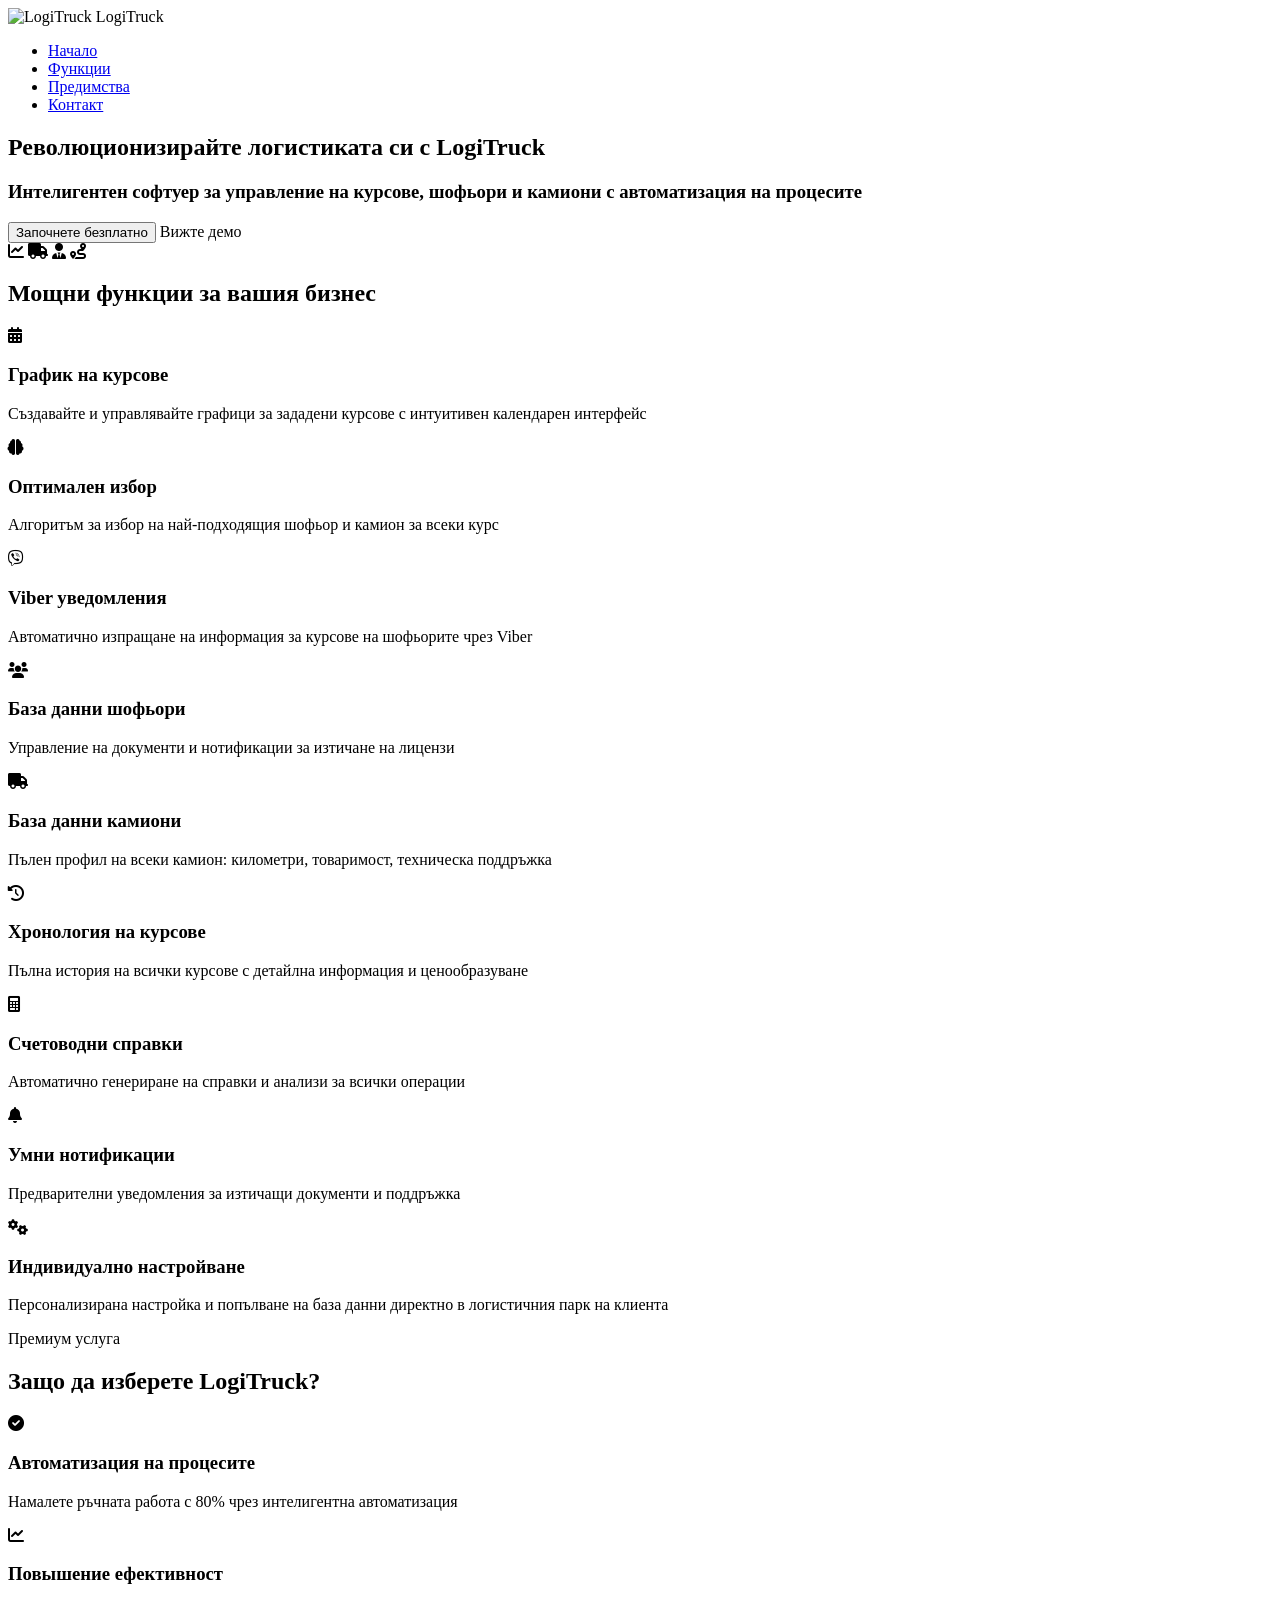
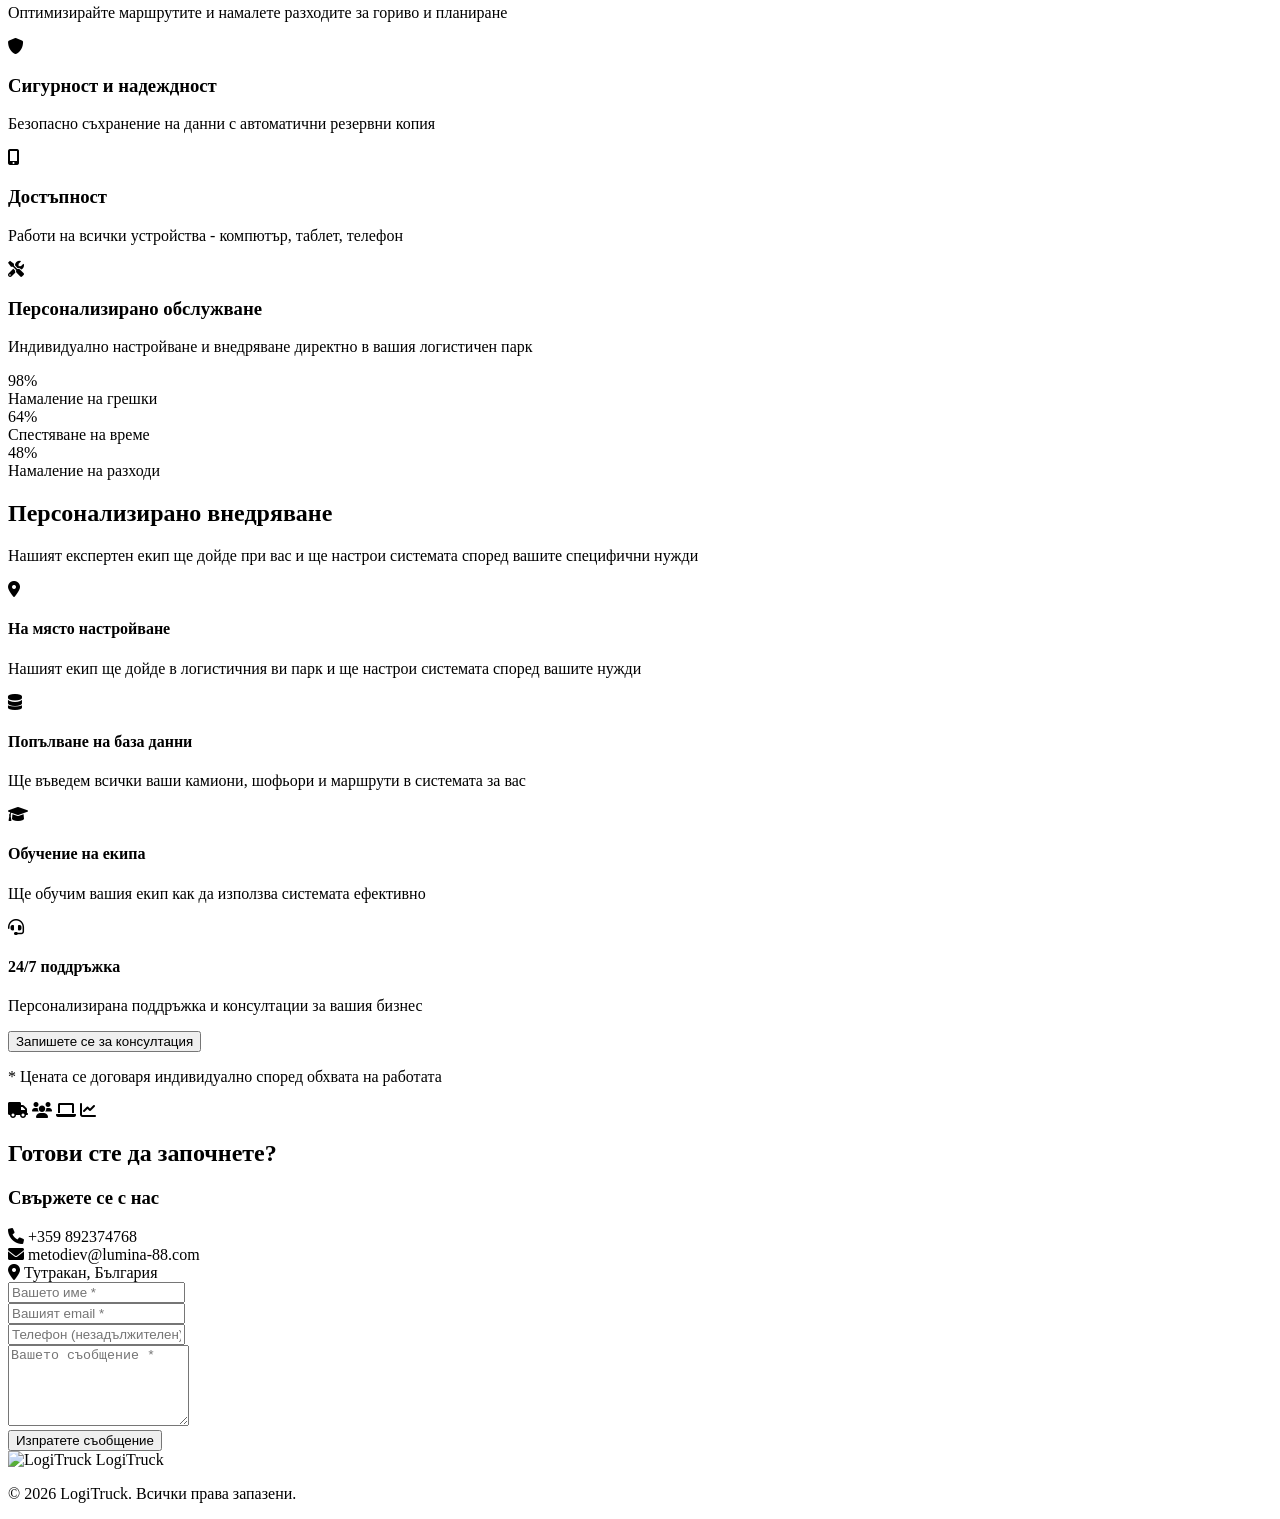
==== index.html @ b7e04f13 "Revise index.html structure and content Updated the HTML structure and content for the LogiTruck web" ====
<!DOCTYPE html>
<html lang="bg">
<head>
    <meta charset="UTF-8">
    <meta name="viewport" content="width=device-width, initial-scale=1.0">
    <title>LogiTruck - Интелигентен логистичен софтуер</title>
    <link rel="stylesheet" href="styles.css">
    <link href="https://fonts.googleapis.com/css2?family=Inter:wght@300;400;500;600;700&display=swap" rel="stylesheet">
    <link rel="stylesheet" href="https://cdnjs.cloudflare.com/ajax/libs/font-awesome/6.0.0/css/all.min.css">
</head>
<body>
    <!-- Navigation -->
    <nav class="navbar">
        <div class="nav-container">
            <div class="nav-logo">
                <img src="logo black.svg" alt="LogiTruck" class="logo-img">
                <span>LogiTruck</span>
            </div>
            <ul class="nav-menu">
                <li><a href="#home">Начало</a></li>
                <li><a href="#features">Функции</a></li>
                <li><a href="#benefits">Предимства</a></li>
                <li><a href="#contact">Контакт</a></li>
            </ul>
            <div class="hamburger">
                <span></span>
                <span></span>
                <span></span>
            </div>
        </div>
    </nav>

    <!-- Hero Section -->
	
    <section id="home" class="hero">
        <div class="hero-container">
            <div class="hero-content">
                <h1>Революционизирайте логистиката си с <span class="highlight">LogiTruck</span></h1>
                <h3 class="hero-subtitle">Интелигентен софтуер за управление на курсове, шофьори и камиони с автоматизация на процесите</h3>
                <div class="hero-buttons">
                    <button class="btn-primary">Започнете безплатно</button>
                    <type="button" class="btn-secondary">Вижте демо</button>
                </div>
            </div>
            <div class="hero-image">
                <div class="dashboard-preview">
                    <i class="fas fa-chart-line"></i>
                    <i class="fas fa-truck"></i>
                    <i class="fas fa-user-tie"></i>
                    <i class="fas fa-route"></i>
                </div>
            </div>
        </div>
    </section>

    <!-- Features Section -->
    <section id="features" class="features">
        <div class="container">
            <h2 class="section-title">Мощни функции за вашия бизнес</h2>
            <div class="features-grid">
                <div class="feature-card">
                    <div class="feature-icon">
                        <i class="fas fa-calendar-alt"></i>
                    </div>
                    <h3>График на курсове</h3>
                    <p>Създавайте и управлявайте графици за зададени курсове с интуитивен календарен интерфейс</p>
                </div>

                <div class="feature-card">
                    <div class="feature-icon">
                        <i class="fas fa-brain"></i>
                    </div>
                    <h3>Оптимален избор</h3>
                    <p>Aлгоритъм за избор на най-подходящия шофьор и камион за всеки курс</p>
                </div>

                <div class="feature-card">
                    <div class="feature-icon">
                        <i class="fab fa-viber"></i>
                    </div>
                    <h3>Viber уведомления</h3>
                    <p>Автоматично изпращане на информация за курсове на шофьорите чрез Viber</p>
                </div>

                <div class="feature-card">
                    <div class="feature-icon">
                        <i class="fas fa-users"></i>
                    </div>
                    <h3>База данни шофьори</h3>
                    <p>Управление на документи и нотификации за изтичане на лицензи</p>
                </div>

                <div class="feature-card">
                    <div class="feature-icon">
                        <i class="fas fa-truck"></i>
                    </div>
                    <h3>База данни камиони</h3>
                    <p>Пълен профил на всеки камион: километри, товаримост, техническа поддръжка</p>
                </div>

                <div class="feature-card">
                    <div class="feature-icon">
                        <i class="fas fa-history"></i>
                    </div>
                    <h3>Хронология на курсове</h3>
                    <p>Пълна история на всички курсове с детайлна информация и ценообразуване</p>
                </div>

                <div class="feature-card">
                    <div class="feature-icon">
                        <i class="fas fa-calculator"></i>
                    </div>
                    <h3>Счетоводни справки</h3>
                    <p>Автоматично генериране на справки и анализи за всички операции</p>
                </div>

                <div class="feature-card">
                    <div class="feature-icon">
                        <i class="fas fa-bell"></i>
                    </div>
                    <h3>Умни нотификации</h3>
                    <p>Предварителни уведомления за изтичащи документи и поддръжка</p>
                </div>

                <!-- Нова функция за индивидуално настройване -->
                <div class="feature-card premium">
                    <div class="feature-icon">
                        <i class="fas fa-cogs"></i>
                    </div>
                    <h3>Индивидуално настройване</h3>
                    <p>Персонализирана настройка и попълване на база данни директно в логистичния парк на клиента</p>
                    <div class="premium-badge">Премиум услуга</div>
                </div>
            </div>
        </div>
    </section>

    <!-- Benefits Section -->
    <section id="benefits" class="benefits">
        <div class="container">
            <h2 class="section-title">Защо да изберете LogiTruck?</h2>
            <div class="benefits-content">
                <div class="benefits-text">
                    <div class="benefit-item">
                        <i class="fas fa-check-circle"></i>
                        <div>
                            <h3>Автоматизация на процесите</h3>
                            <p>Намалете ръчната работа с 80% чрез интелигентна автоматизация</p>
                        </div>
                    </div>
                    <div class="benefit-item">
                        <i class="fas fa-chart-line"></i>
                        <div>
                            <h3>Повышение ефективност</h3>
                            <p>Оптимизирайте маршрутите и намалете разходите за гориво и планиране</p>
                        </div>
                    </div>
                    <div class="benefit-item">
                        <i class="fas fa-shield-alt"></i>
                        <div>
                            <h3>Сигурност и надеждност</h3>
                            <p>Безопасно съхранение на данни с автоматични резервни копия</p>
                        </div>
                    </div>
                    <div class="benefit-item">
                        <i class="fas fa-mobile-alt"></i>
                        <div>
                            <h3>Достъпност</h3>
                            <p>Работи на всички устройства - компютър, таблет, телефон</p>
                        </div>
                    </div>
                    <div class="benefit-item">
                        <i class="fas fa-tools"></i>
                        <div>
                            <h3>Персонализирано обслужване</h3>
                            <p>Индивидуално настройване и внедряване директно в вашия логистичен парк</p>
                        </div>
                    </div>
                </div>
                <div class="benefits-stats">
                    <div class="stat-item">
                        <div class="stat-number">98%</div>
                        <div class="stat-label">Намаление на грешки</div>
                    </div>
                    <div class="stat-item">
                        <div class="stat-number">64%</div>
                        <div class="stat-label">Спестяване на време</div>
                    </div>
                    <div class="stat-item">
                        <div class="stat-number">48%</div>
                        <div class="stat-label">Намаление на разходи</div>
                    </div>
                </div>
            </div>
        </div>
    </section>

    <!-- Premium Service Section -->
    <section class="premium-service">
        <div class="container">
            <div class="premium-content">
                <div class="premium-text">
                    <h2>Персонализирано внедряване</h2>
                    <p class="premium-subtitle">Нашият експертен екип ще дойде при вас и ще настрои системата според вашите специфични нужди</p>
                    
                    <div class="premium-features">
                        <div class="premium-feature">
                            <i class="fas fa-map-marker-alt"></i>
                            <div>
                                <h4>На място настройване</h4>
                                <p>Нашият екип ще дойде в логистичния ви парк и ще настрои системата според вашите нужди</p>
                            </div>
                        </div>
                        
                        <div class="premium-feature">
                            <i class="fas fa-database"></i>
                            <div>
                                <h4>Попълване на база данни</h4>
                                <p>Ще въведем всички ваши камиони, шофьори и маршрути в системата за вас</p>
                            </div>
                        </div>
                        
                        <div class="premium-feature">
                            <i class="fas fa-graduation-cap"></i>
                            <div>
                                <h4>Обучение на екипа</h4>
                                <p>Ще обучим вашия екип как да използва системата ефективно</p>
                            </div>
                        </div>
                        
                        <div class="premium-feature">
                            <i class="fas fa-headset"></i>
                            <div>
                                <h4>24/7 поддръжка</h4>
                                <p>Персонализирана поддръжка и консултации за вашия бизнес</p>
                            </div>
                        </div>
                    </div>
                    
                    <div class="premium-cta">
                        <button class="btn-primary">Запишете се за консултация</button>
                        <p class="premium-note">* Цената се договаря индивидуално според обхвата на работата</p>
                    </div>
                </div>
                
                <div class="premium-image">
                    <div class="premium-visual">
                        <i class="fas fa-truck"></i>
                        <i class="fas fa-users"></i>
                        <i class="fas fa-laptop"></i>
                        <i class="fas fa-chart-line"></i>
                    </div>
                </div>
            </div>
        </div>
    </section>
	<!-- Contact Section -->
<section id="contact" class="contact">
    <div class="container">
        <h2 class="section-title">Готови сте да започнете?</h2>
        <div class="contact-content">
            <div class="contact-info">
                <h3>Свържете се с нас</h3>
                <div class="contact-item">
                    <i class="fas fa-phone"></i>
                    <span>+359 892374768</span>
                </div>
                <div class="contact-item">
                    <i class="fas fa-envelope"></i>
                    <span>metodiev@lumina-88.com</span>
                </div>
                <div class="contact-item">
                    <i class="fas fa-map-marker-alt"></i>
                    <span>Тутракан, България</span>
                </div>
            </div>

            <!-- Формата с FormSubmit.co – без регистрация -->
<form class="contact-form"
      action="https://formsubmit.co/metodiev@lumina-88.com"
      method="POST">

    <!-- Защита от ботове (препоръчително) -->
    <input type="text" name="_honey" style="display:none !important;" tabindex="-1" autocomplete="off" />

    <!-- Тема на имейла -->
    <input type="hidden" name="_subject" value="Запитване от сайта LogiTruck">

    <!-- Пренасочване след успех -->
    <input type="hidden" name="_next" value="https://dmietodiev1.github.io/thank-you.html">

    <!-- Полета с ясно required и name -->
    <div class="form-group">
        <input type="text" name="name" placeholder="Вашето име *" required autocomplete="name">
    </div>

    <div class="form-group">
        <input type="email" name="email" placeholder="Вашият email *" required autocomplete="email">
    </div>

    <div class="form-group">
        <input type="tel" name="phone" placeholder="Телефон (незадължителен)" autocomplete="tel">
    </div>

    <div class="form-group">
        <textarea name="message" placeholder="Вашето съобщение *" rows="5" required></textarea>
    </div>

    <button type="submit" class="btn-primary">Изпратете съобщение</button>
</form>
		</div>
    </div>
</section>

    <!-- Footer -->
    <footer class="footer">
        <div class="container">
            <div class="footer-content">
                <div class="footer-logo">
                    <img src="logo white.svg" alt="LogiTruck" class="footer-logo-img">
                    <span>LogiTruck</span>
                </div>
                <p>&copy; 2026 LogiTruck. Всички права запазени.</p>
            </div>
        </div>
    </footer>

    <script src="script.js"></script>
</body>

</html>
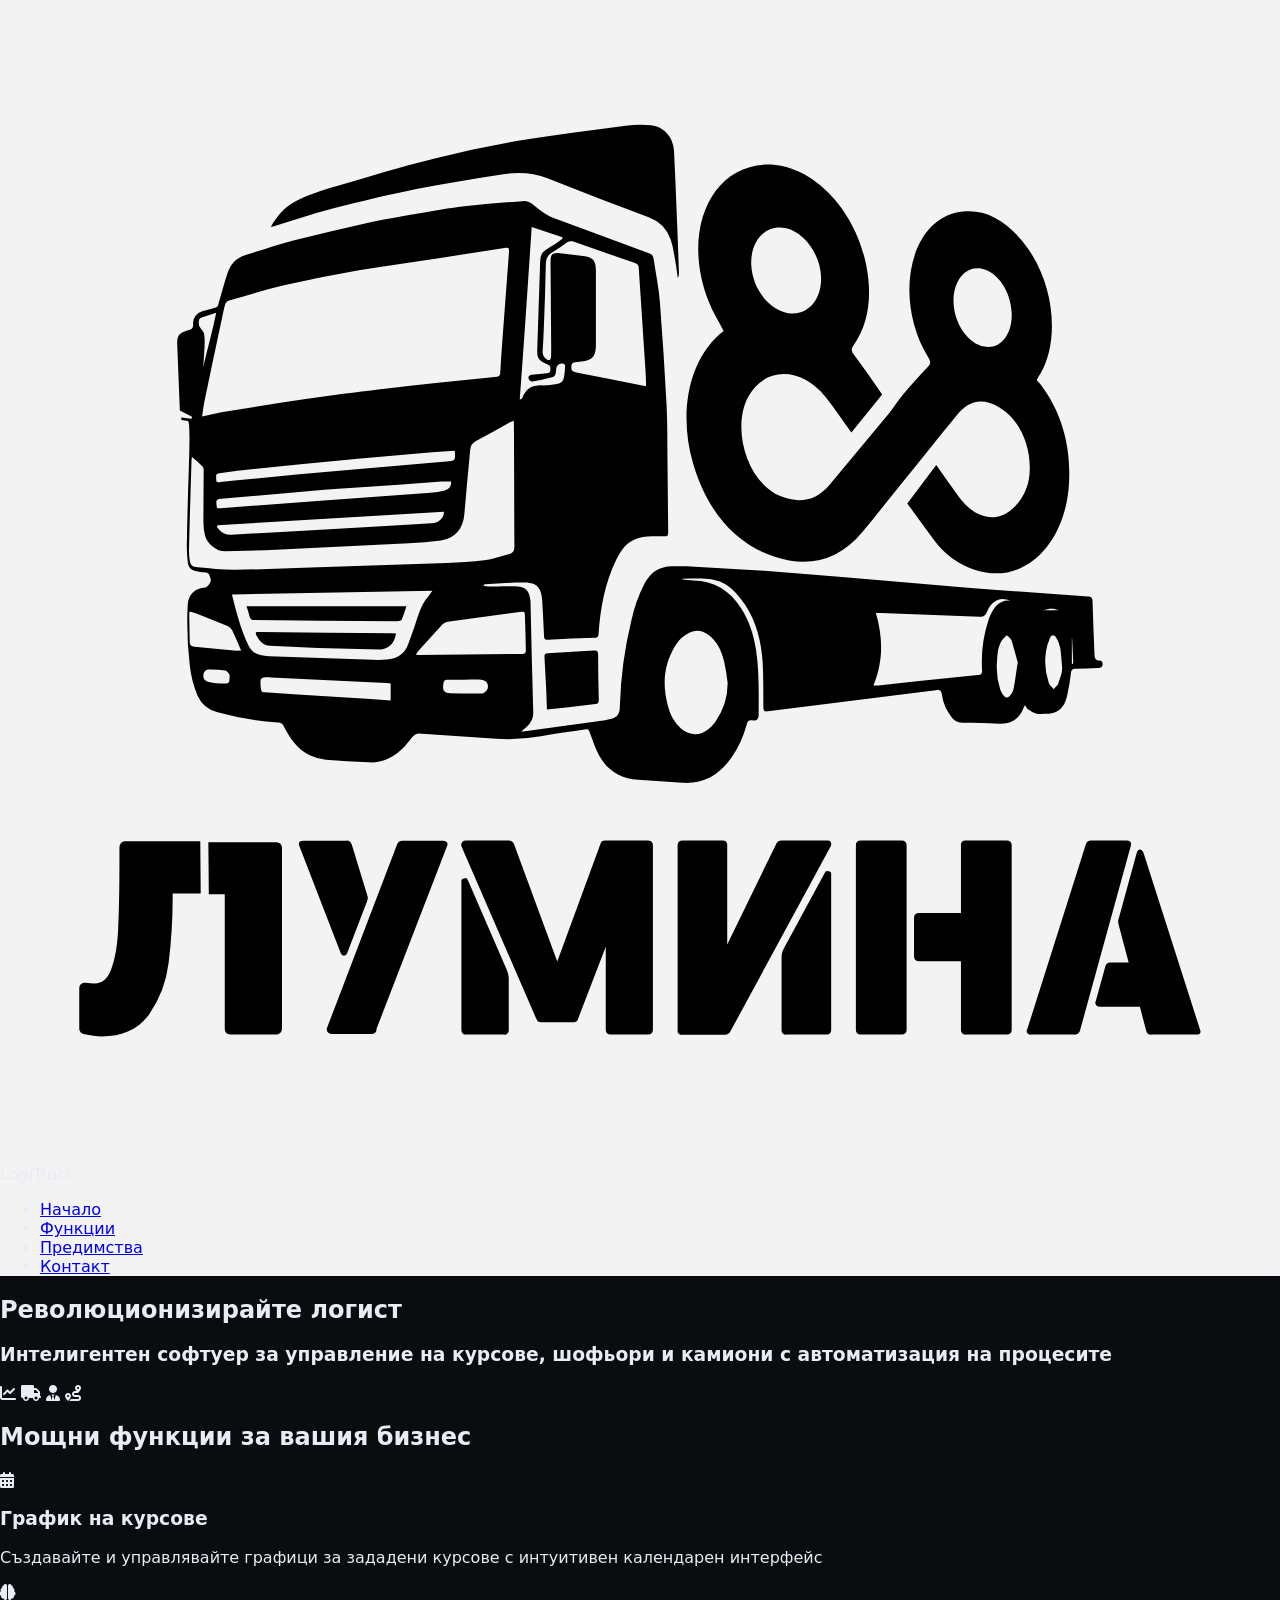
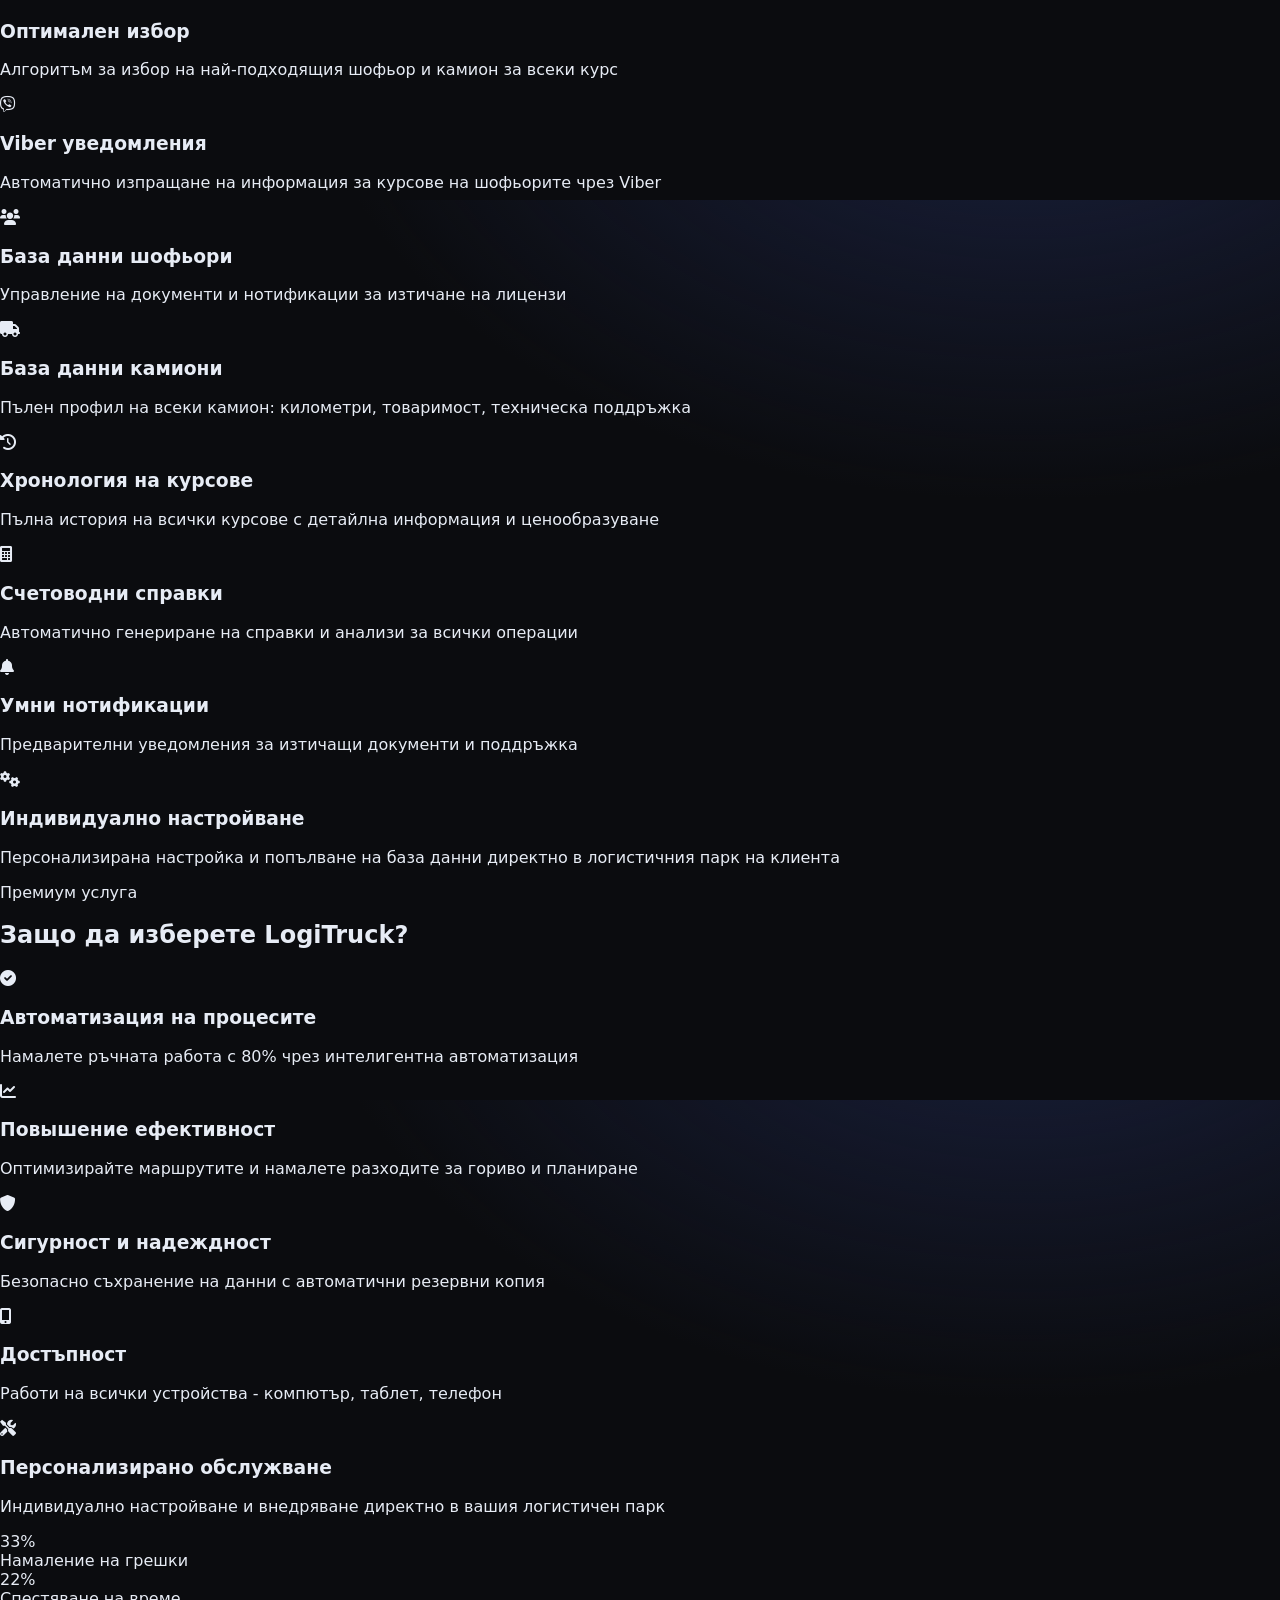
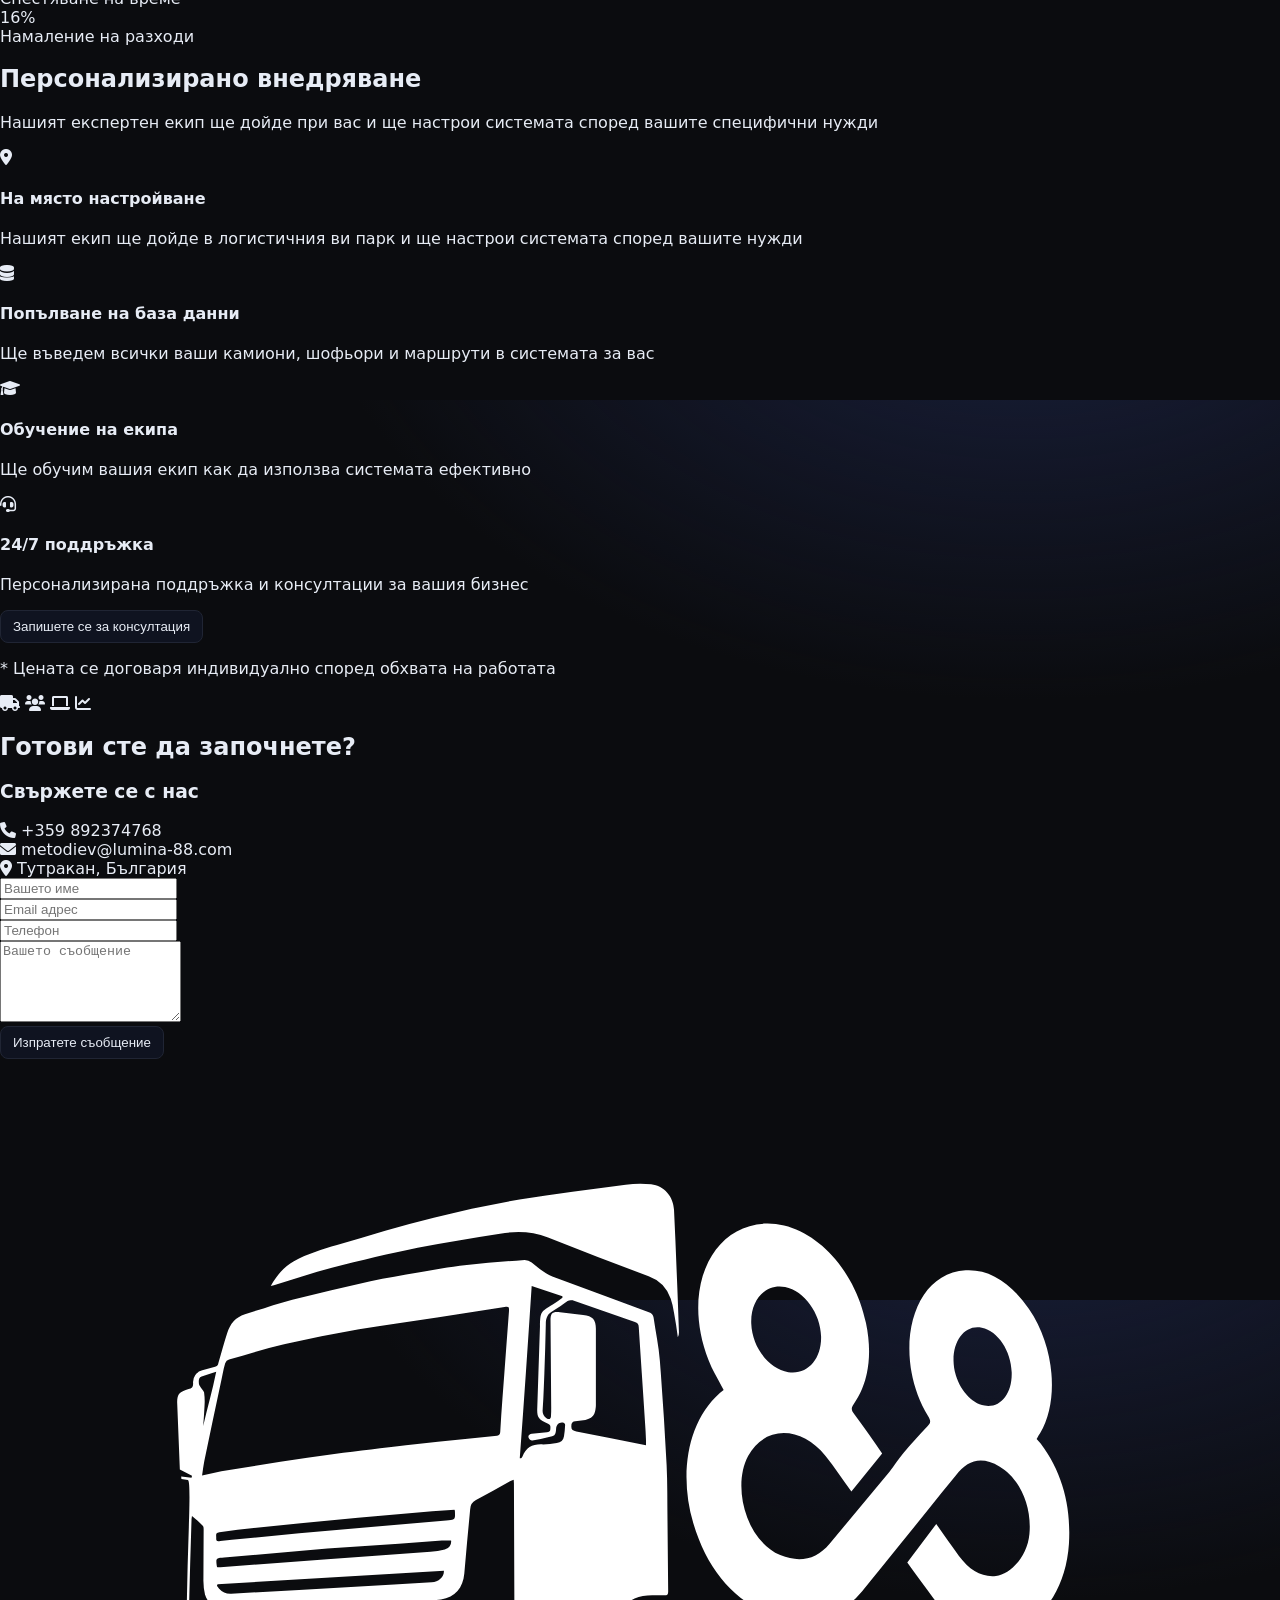
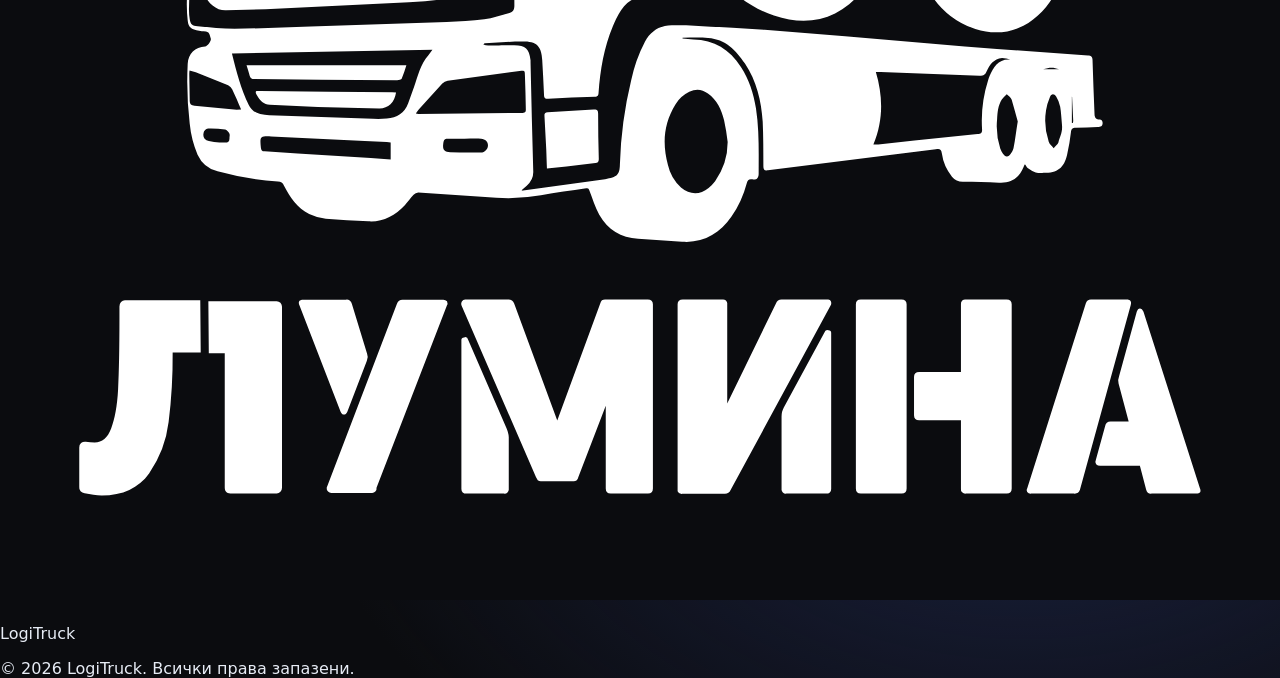
==== commit dd796572: "Add files via upload" ====
--- a/index.html
+++ b/index.html
@@ -37,10 +37,6 @@
             <div class="hero-content">
                 <h1>Революционизирайте логистиката си с <span class="highlight">LogiTruck</span></h1>
                 <h3 class="hero-subtitle">Интелигентен софтуер за управление на курсове, шофьори и камиони с автоматизация на процесите</h3>
-                <div class="hero-buttons">
-                    <button class="btn-primary">Започнете безплатно</button>
-                    <type="button" class="btn-secondary">Вижте демо</button>
-                </div>
             </div>
             <div class="hero-image">
                 <div class="dashboard-preview">
@@ -276,41 +272,43 @@
             </div>
 
             <!-- Формата с FormSubmit.co – без регистрация -->
-<form class="contact-form"
-      action="https://formsubmit.co/metodiev@lumina-88.com"
-      method="POST">
-
-    <!-- Защита от ботове (препоръчително) -->
-    <input type="text" name="_honey" style="display:none !important;" tabindex="-1" autocomplete="off" />
-
-    <!-- Тема на имейла -->
-    <input type="hidden" name="_subject" value="Запитване от сайта LogiTruck">
-
-    <!-- Пренасочване след успех -->
-    <input type="hidden" name="_next" value="https://dmietodiev1.github.io/thank-you.html">
-
-    <!-- Полета с ясно required и name -->
-    <div class="form-group">
-        <input type="text" name="name" placeholder="Вашето име *" required autocomplete="name">
-    </div>
-
-    <div class="form-group">
-        <input type="email" name="email" placeholder="Вашият email *" required autocomplete="email">
-    </div>
-
-    <div class="form-group">
-        <input type="tel" name="phone" placeholder="Телефон (незадължителен)" autocomplete="tel">
-    </div>
-
-    <div class="form-group">
-        <textarea name="message" placeholder="Вашето съобщение *" rows="5" required></textarea>
-    </div>
-
-    <button type="submit" class="btn-primary">Изпратете съобщение</button>
-</form>
-		</div>
+            <form class="contact-form"
+                  action="https://formsubmit.co/metodiev@lumina-88.com"
+                  method="POST">
+
+                <!-- Скрито поле за спам защита (препоръчително) -->
+                <input type="text" name="_gotcha" style="display:none" />
+
+                <!-- Тема на писмото (много полезно) -->
+                <input type="hidden" name="_subject" value="Ново запитване от сайта LogiTruck">
+
+                <!-- Пренасочване след успешно изпращане -->
+                <input type="hidden" name="_next" value="thank-you.html">
+
+                <!-- Опционално: изключи reCAPTCHA ако не ти трябва -->
+                <!-- <input type="hidden" name="_captcha" value="false"> -->
+
+                <div class="form-group">
+                    <input type="text" name="name" placeholder="Вашето име" required>
+                </div>
+                <div class="form-group">
+                    <input type="email" name="email" placeholder="Email адрес" required>
+                </div>
+                <div class="form-group">
+                    <input type="tel" name="phone" placeholder="Телефон" required>
+                </div>
+                <div class="form-group">
+                    <textarea name="message" placeholder="Вашето съобщение" rows="5" required></textarea>
+                </div>
+
+                <button type="submit" class="btn-primary">Изпратете съобщение</button>
+            </form>
+        </div>
     </div>
 </section>
+
+
+	
 
     <!-- Footer -->
     <footer class="footer">
@@ -327,6 +325,4 @@
 
     <script src="script.js"></script>
 </body>
-
-</html>
-
+</html>
--- a/styles.css
+++ b/styles.css
@@ -0,0 +1,91 @@
+/* styles.css */
+:root{
+  --bg:#0b0c0f;
+  --panel:#12141a;
+  --card:#151823;
+  --muted:#aab2c0;
+  --text:#e7ecf5;
+  --primary:#4f80ff;
+  --danger:#f05252;
+  --ok:#22c55e;
+  --warn:#f59e0b;
+  --border:#202534;
+  --shadow: 0 6px 30px rgba(0,0,0,.25);
+}
+*{box-sizing:border-box}
+html,body{height:100%}
+body{
+  margin:0;
+  font-family:Inter,system-ui,-apple-system,Segoe UI,Roboto,Arial,sans-serif;
+  background:radial-gradient(1200px 800px at 80% -20%, #1a2140 0%, rgba(26,33,64,0) 60%), var(--bg);
+  color:var(--text);
+}
+
+/* Header */
+.app-header{
+  display:flex; align-items:center; justify-content:space-between;
+  padding:14px 20px; border-bottom:1px solid var(--border); background:rgba(10,12,16,.6); backdrop-filter: blur(6px); position:sticky; top:0; z-index:10;
+}
+.brand{font-weight:700; letter-spacing:.4px}
+.actions{display:flex; gap:10px; align-items:center}
+button, .file-input{
+  border:1px solid var(--border); background:#0f1320; color:var(--text); padding:8px 12px; border-radius:8px; cursor:pointer;
+}
+button.primary{background:var(--primary); border-color:transparent}
+button.ghost{background:transparent}
+button.danger{background:var(--danger); border-color:transparent; color:white}
+.file-input{position:relative; overflow:hidden}
+.file-input input{position:absolute; inset:0; opacity:0; cursor:pointer}
+
+/* Layout */
+.layout{display:grid; grid-template-columns:280px 1fr; gap:16px; padding:16px; min-height:calc(100vh - 64px)}
+.panel{background:var(--panel); border:1px solid var(--border); border-radius:12px; padding:14px}
+.panel h2{margin:6px 0 14px 0}
+.panel .field{display:flex; flex-direction:column; gap:6px; margin-bottom:12px}
+.panel select,.panel input{background:#0f1320; color:var(--text); border:1px solid var(--border); border-radius:8px; padding:8px}
+.panel-section{margin-top:18px}
+.reminder-list{list-style:none; padding:0; margin:0; display:flex; flex-direction:column; gap:8px}
+.reminder{display:flex; justify-content:space-between; gap:12px; padding:8px; border:1px dashed var(--border); border-radius:8px; background:#0e1220}
+.reminder .when{font-weight:600}
+.reminder.ok .when{color:var(--ok)}
+.reminder.warn .when{color:var(--warn)}
+.reminder.danger .when{color:var(--danger)}
+
+.content{display:flex; flex-direction:column; gap:12px}
+.empty{opacity:.7; padding:20px}
+
+/* Cards */
+.cards{display:grid; grid-template-columns:repeat(auto-fill,minmax(280px,1fr)); gap:14px}
+.card{
+  background:linear-gradient(180deg, #171b28, #121621);
+  border:1px solid var(--border); border-radius:14px; padding:14px; box-shadow:var(--shadow)
+}
+.card-row{display:flex; justify-content:space-between; align-items:center; margin-bottom:8px}
+.card .title{font-weight:600}
+.card .badges{display:flex; gap:6px; flex-wrap:wrap}
+.badge{border:1px solid var(--border); padding:2px 8px; border-radius:999px; font-size:12px; color:var(--muted)}
+.meta,.dates{font-size:13px; color:var(--muted); display:flex; gap:10px; flex-wrap:wrap}
+.card-actions{display:flex; gap:8px; margin-top:10px}
+
+/* Dialogs */
+dialog{border:none; border-radius:14px; padding:0; width:min(860px,92vw); background:var(--panel); color:var(--text)}
+dialog::backdrop{background:rgba(0,0,0,.5)}
+.dialog-title{padding:12px 16px; border-bottom:1px solid var(--border)}
+.dialog-actions{padding:12px 16px; border-top:1px solid var(--border)}
+.dialog-actions menu{display:flex; gap:8px; justify-content:flex-end; margin:0; padding:0}
+.grid{display:grid; grid-template-columns:repeat(2,1fr); gap:12px; padding:16px}
+.grid-sub{grid-template-columns:repeat(3,1fr)}
+.field.wide{grid-column:1 / -1}
+.grid input,.grid select,.grid textarea{background:#0f1320; color:var(--text); border:1px solid var(--border); border-radius:8px; padding:8px; width:100%}
+
+/* History */
+.history-list{list-style:none; margin:0; padding:12px; max-height:50vh; overflow:auto; display:flex; flex-direction:column; gap:8px}
+.history-item{display:flex; justify-content:space-between; gap:8px; padding:8px; border:1px solid var(--border); border-radius:8px; background:#0f1320}
+.history-new{display:grid; grid-template-columns:140px 1fr 120px auto; gap:8px; padding:12px}
+
+/* Responsive */
+@media (max-width: 940px){
+  .layout{grid-template-columns:1fr}
+  .grid{grid-template-columns:1fr}
+  .grid-sub{grid-template-columns:1fr}
+}
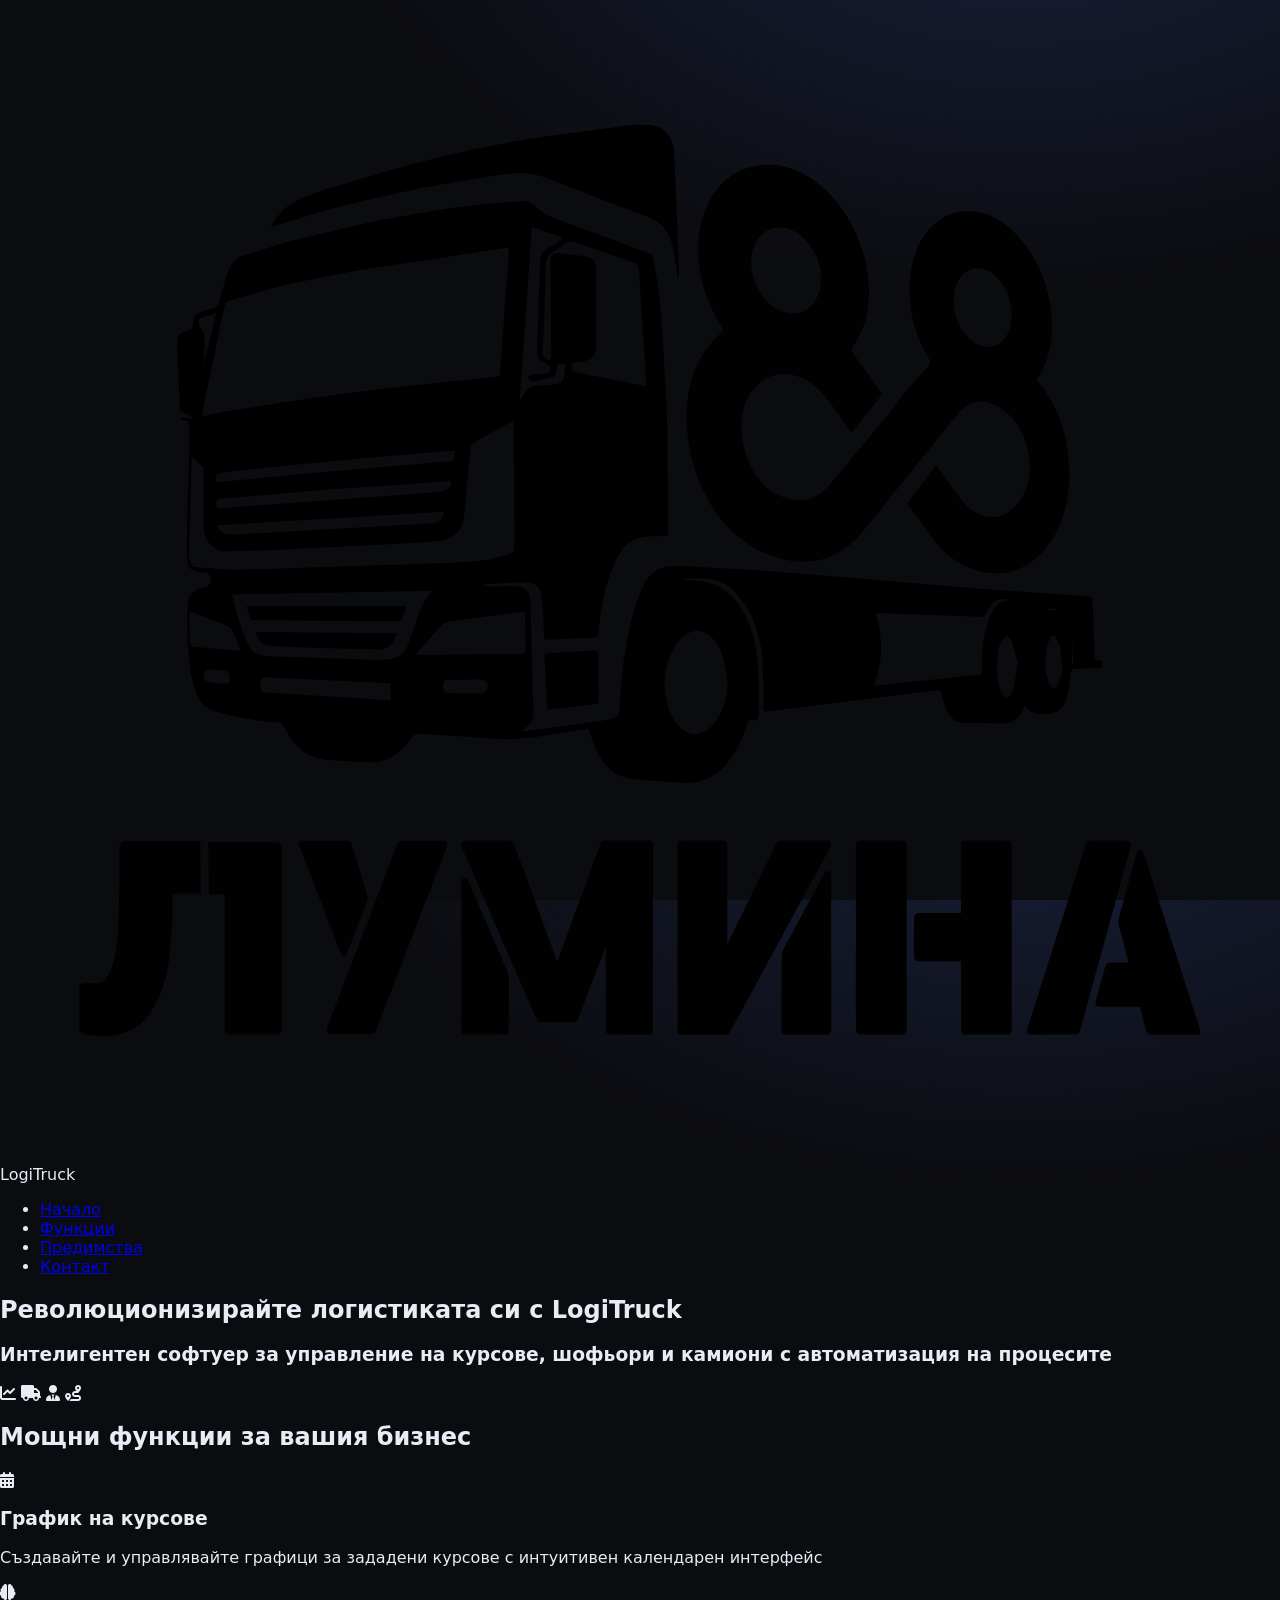
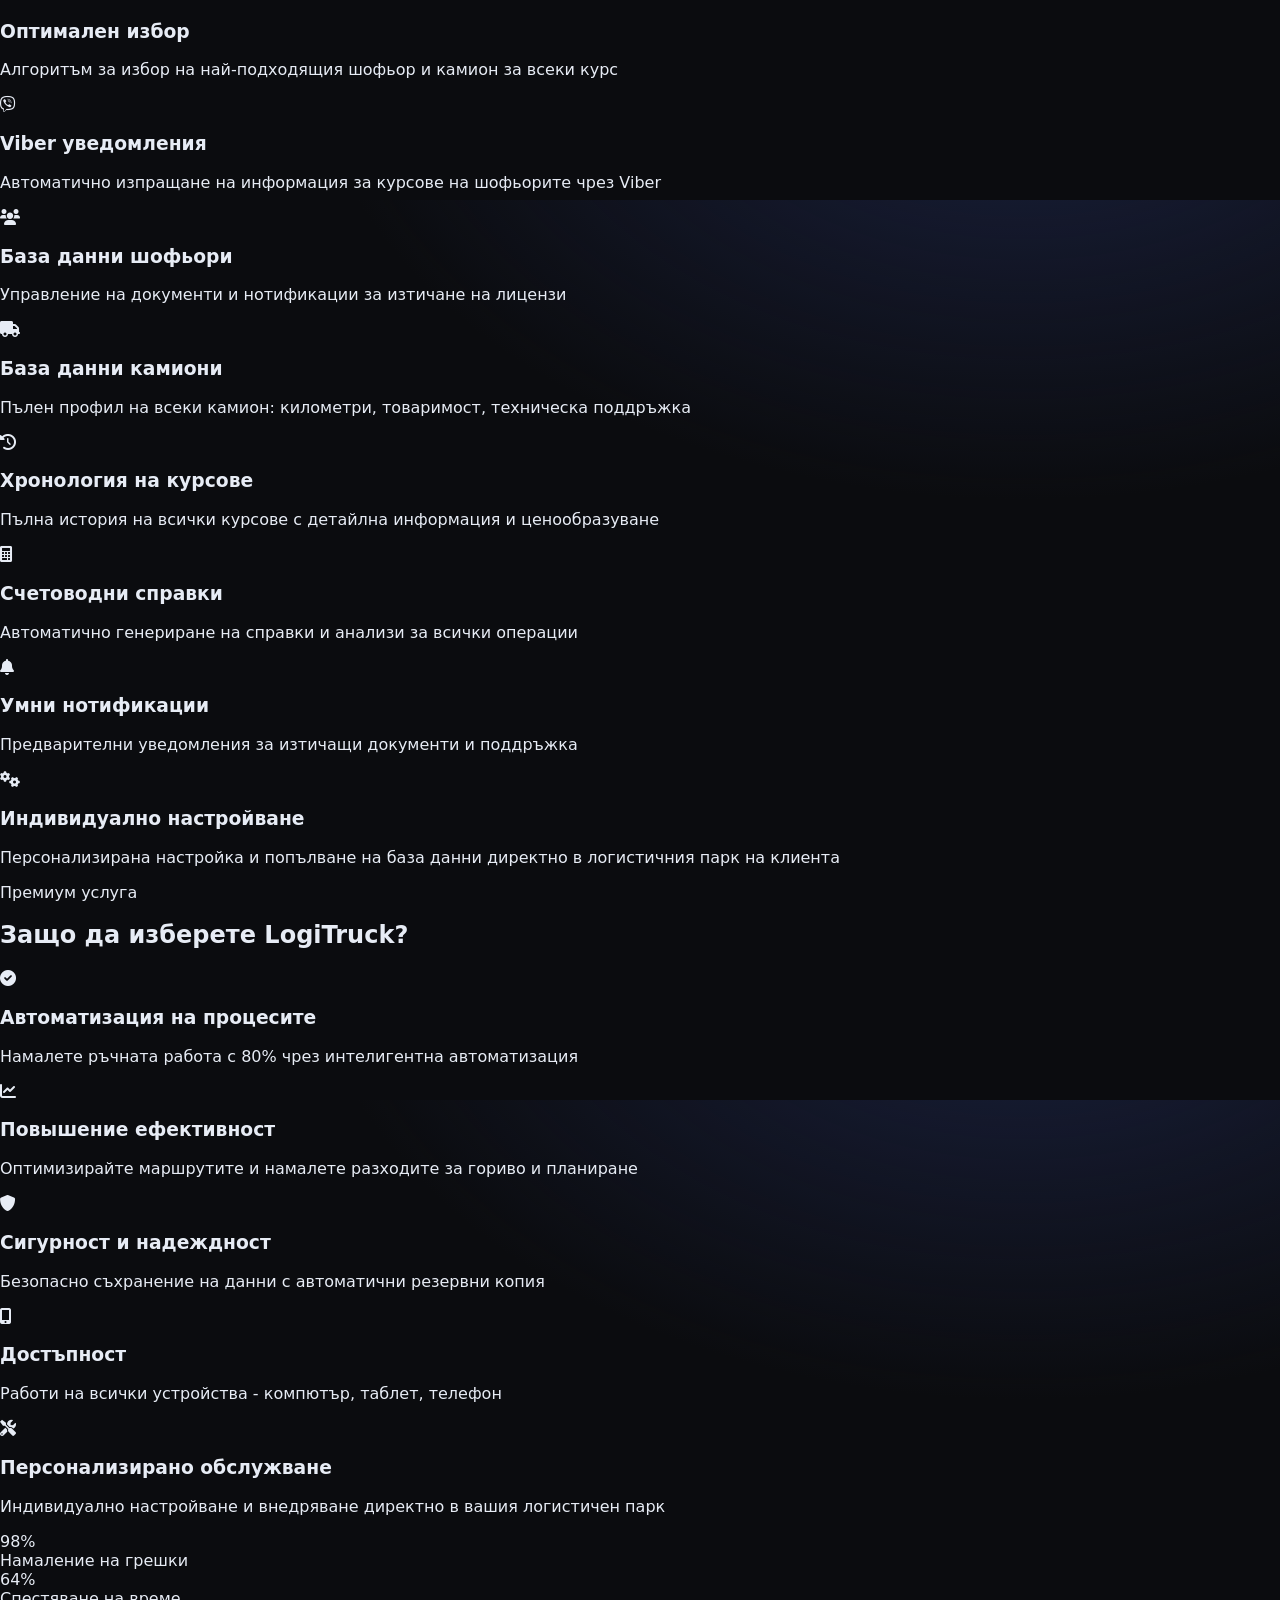
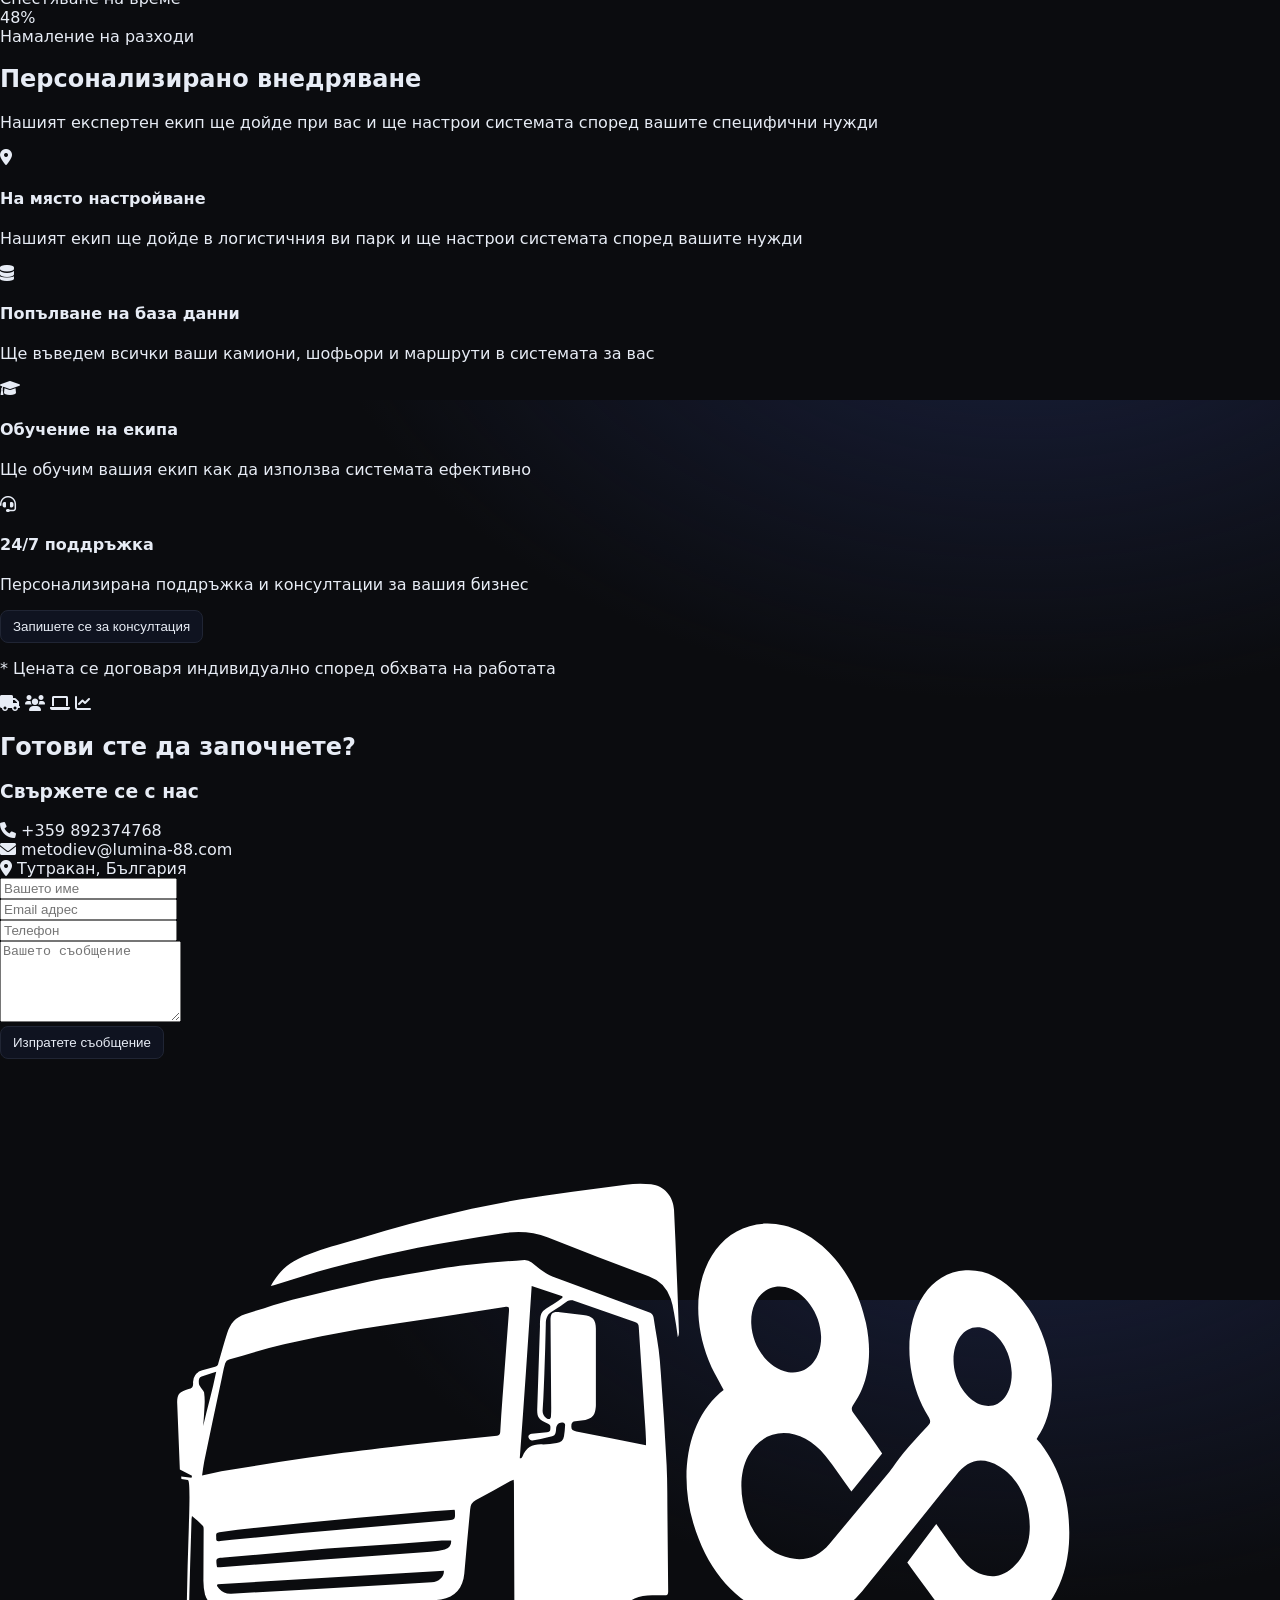
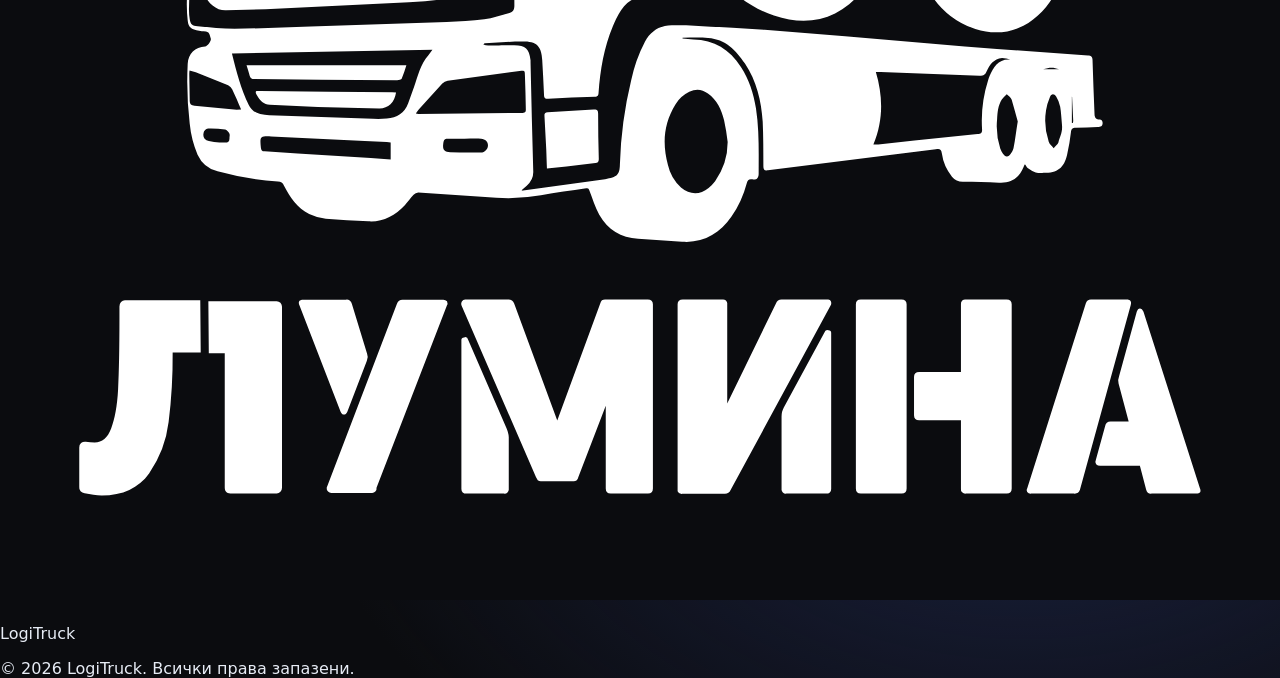
==== commit a34d32be: "Add files via upload" ====
--- a/index.html
+++ b/index.html
@@ -276,20 +276,20 @@
                   action="https://formsubmit.co/metodiev@lumina-88.com"
                   method="POST">
 
-                <!-- Скрито поле за спам защита (препоръчително) -->
-                <input type="text" name="_gotcha" style="display:none" />
-
-                <!-- Тема на писмото (много полезно) -->
+                <!-- Скрито поле за спам защита (honeypot) -->
+                <input type="text" name="_honey" style="display:none">
+
+                <!-- Тема на писмото -->
                 <input type="hidden" name="_subject" value="Ново запитване от сайта LogiTruck">
 
                 <!-- Пренасочване след успешно изпращане -->
                 <input type="hidden" name="_next" value="thank-you.html">
 
-                <!-- Опционално: изключи reCAPTCHA ако не ти трябва -->
-                <!-- <input type="hidden" name="_captcha" value="false"> -->
+                <!-- Изключване на reCAPTCHA за по-лесно тестване -->
+                <input type="hidden" name="_captcha" value="false">
 
                 <div class="form-group">
-                    <input type="text" name="name" placeholder="Вашето име" required>
+                    <input type="text" name="name" placeholder="Вашето име">
                 </div>
                 <div class="form-group">
                     <input type="email" name="email" placeholder="Email адрес" required>
@@ -298,7 +298,7 @@
                     <input type="tel" name="phone" placeholder="Телефон" required>
                 </div>
                 <div class="form-group">
-                    <textarea name="message" placeholder="Вашето съобщение" rows="5" required></textarea>
+                    <textarea name="message" placeholder="Вашето съобщение" rows="5"></textarea>
                 </div>
 
                 <button type="submit" class="btn-primary">Изпратете съобщение</button>
@@ -323,6 +323,5 @@
         </div>
     </footer>
 
-    <script src="script.js"></script>
 </body>
 </html>
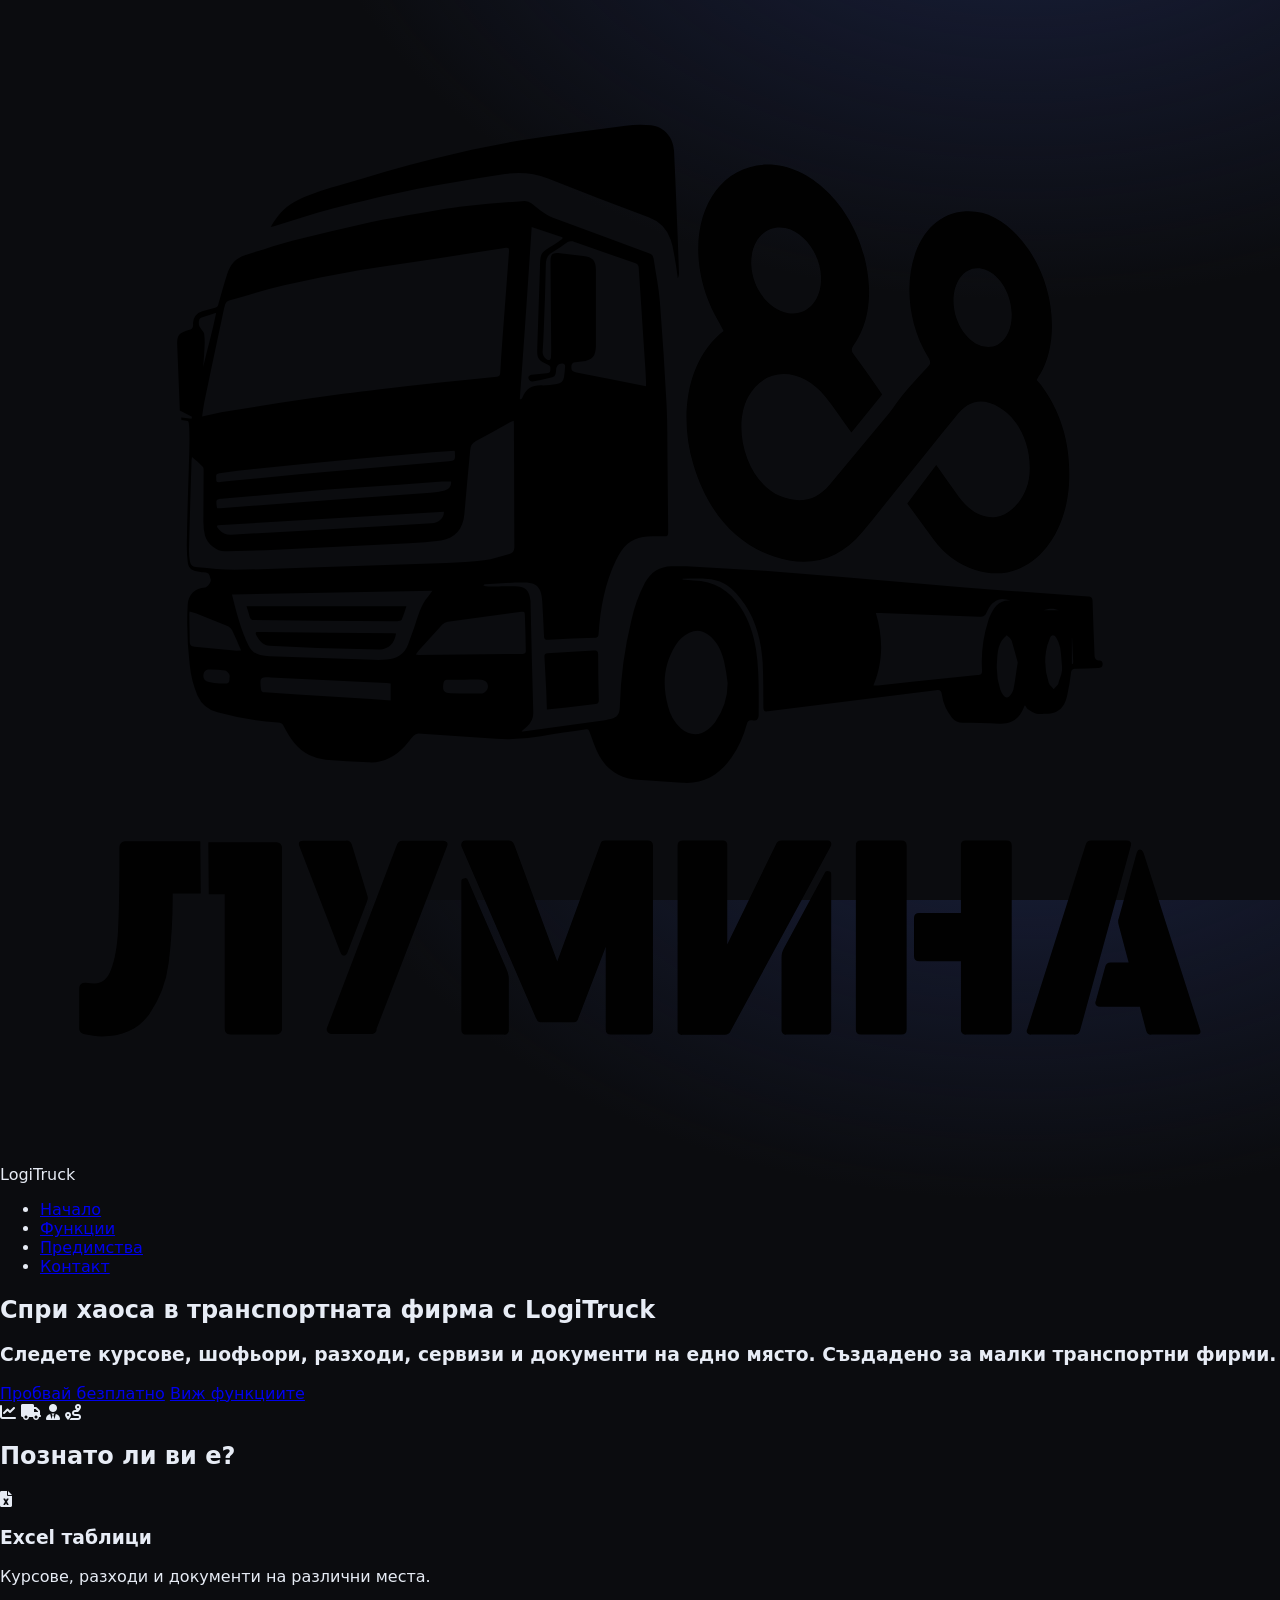
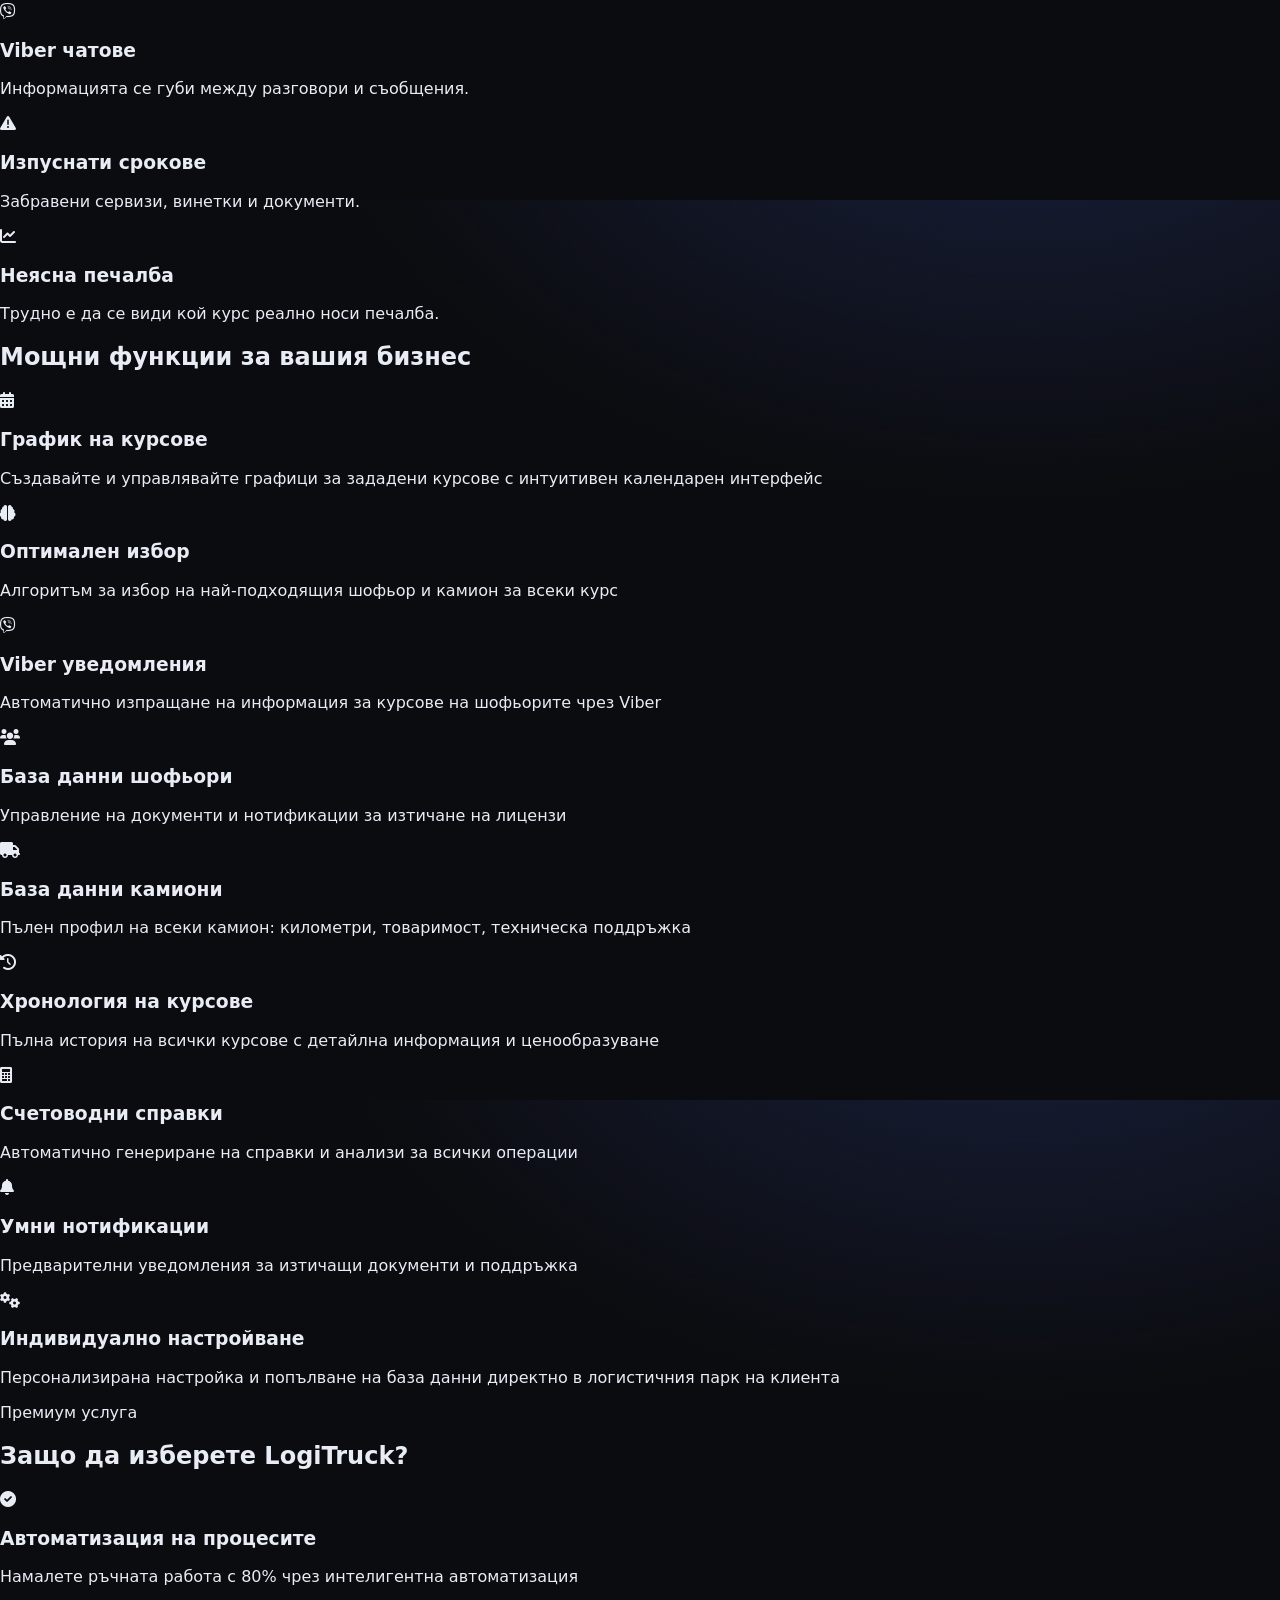
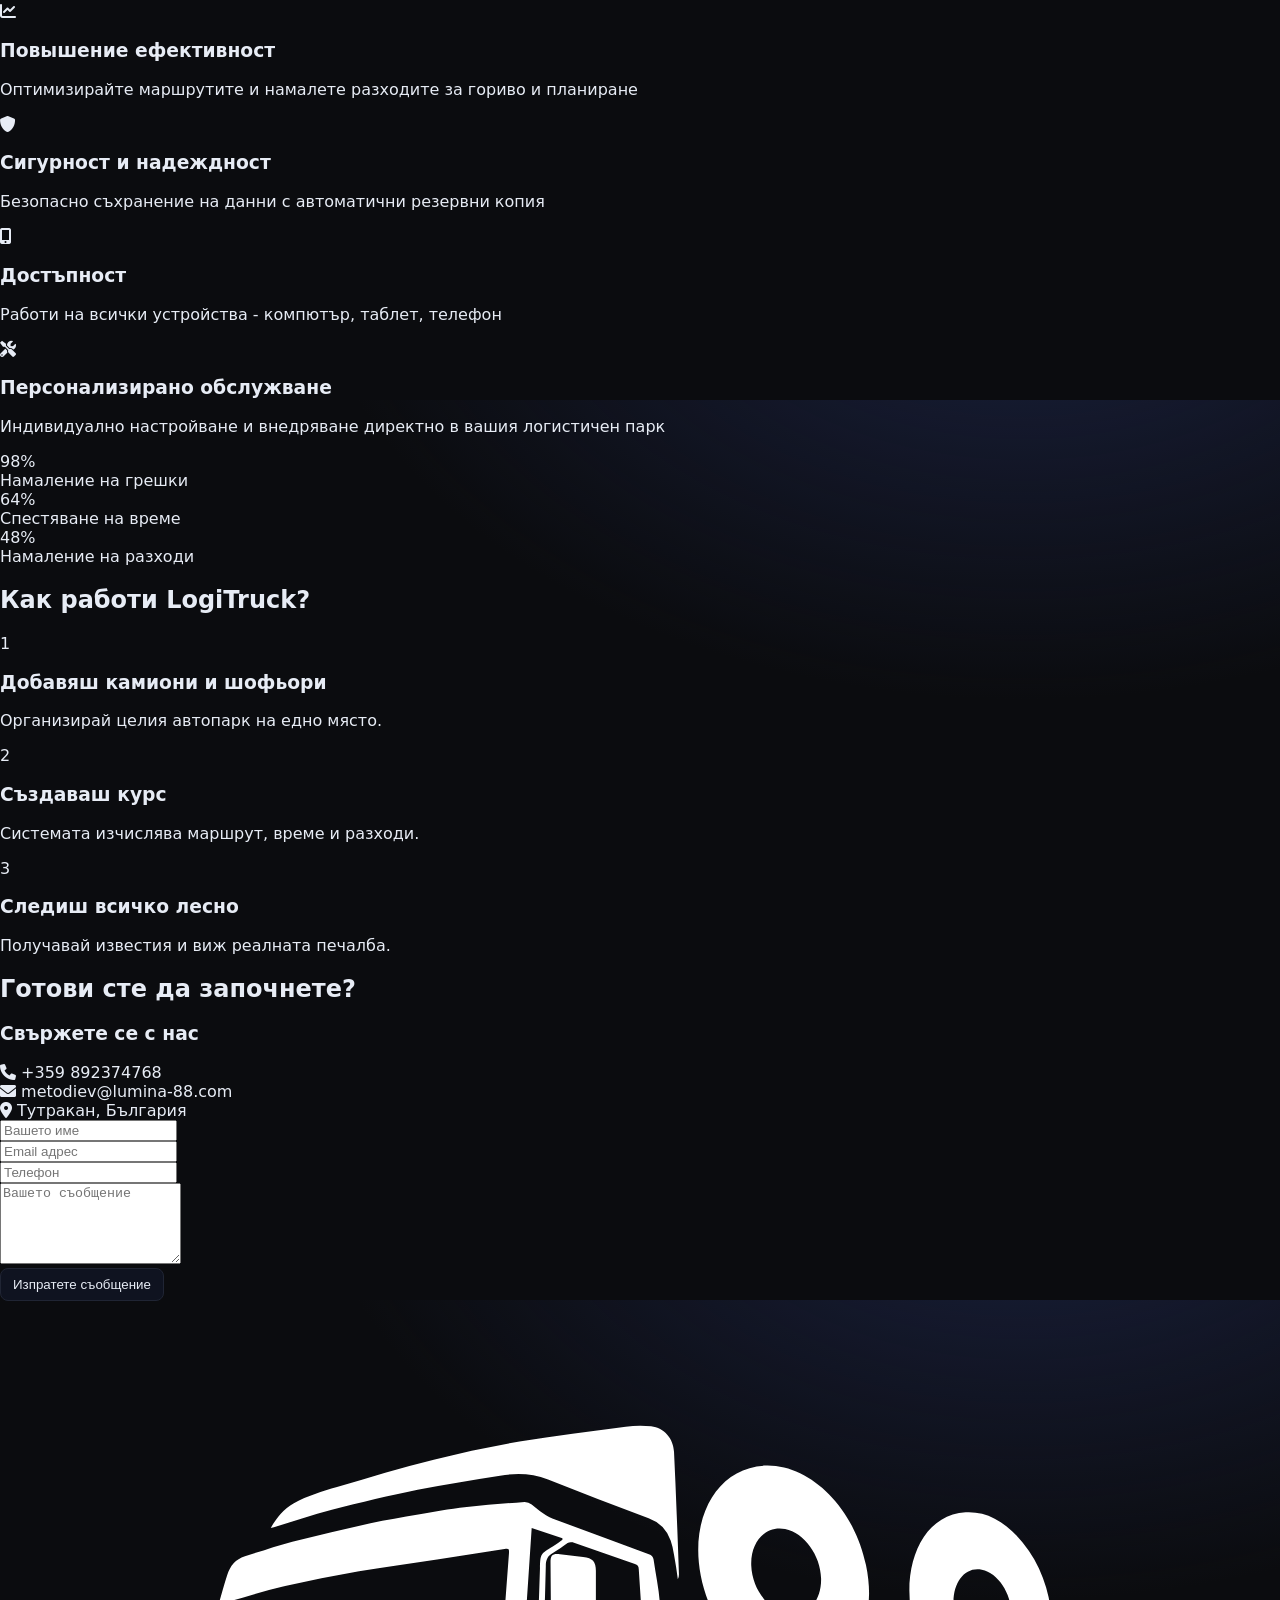
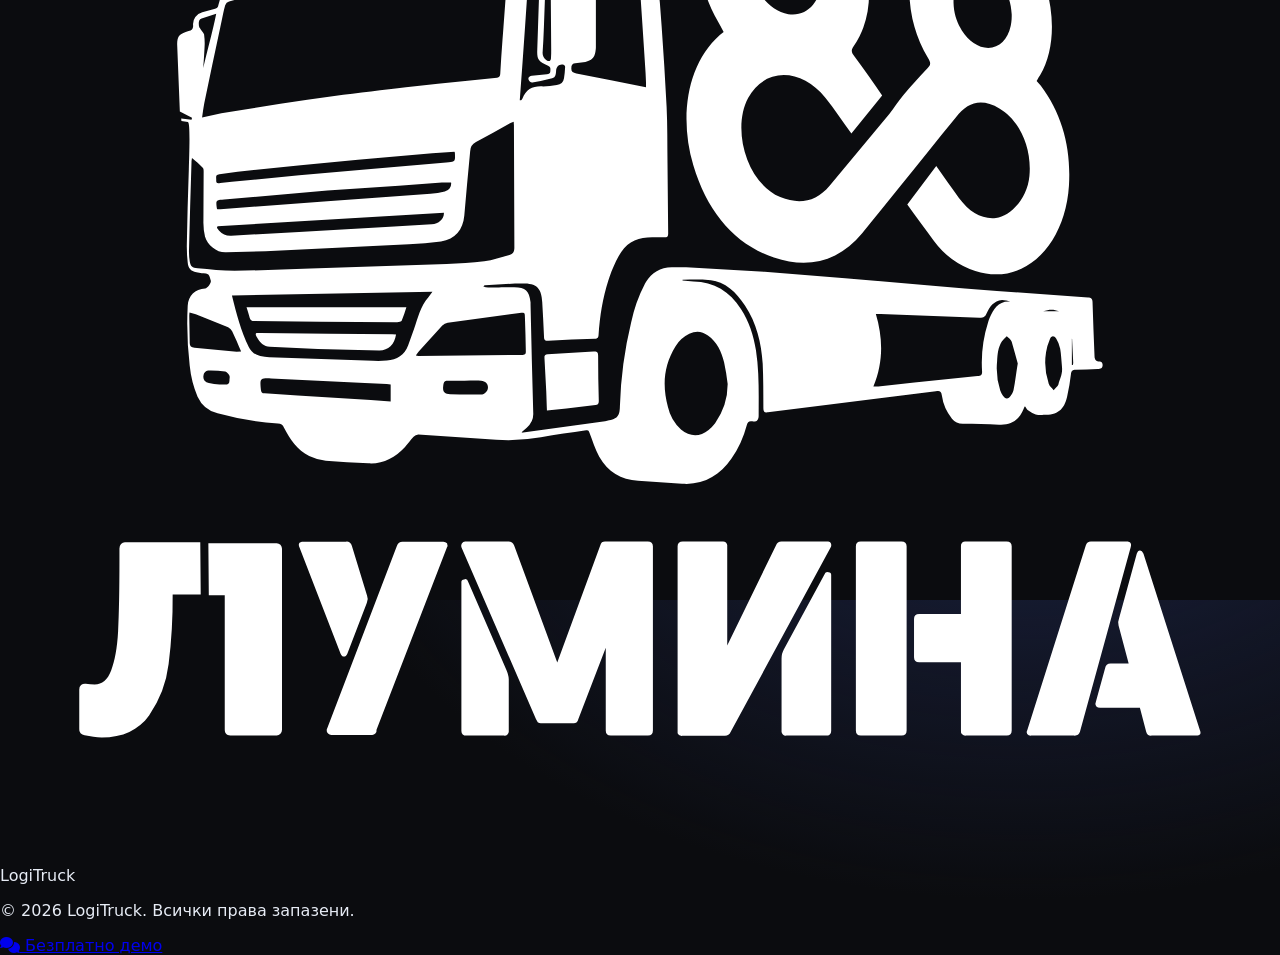
==== commit 10c7ba60: "updated HTML sale site" ====
--- a/index.html
+++ b/index.html
@@ -4,12 +4,17 @@
     <meta charset="UTF-8">
     <meta name="viewport" content="width=device-width, initial-scale=1.0">
     <title>LogiTruck - Интелигентен логистичен софтуер</title>
-    <link rel="stylesheet" href="styles.css">
+    
+    <meta name="description" content="LogiTruck - софтуер за малки транспортни фирми. Следете курсове, шофьори, разходи, сервизи, документи и печалба на едно място.">
+    <meta name="keywords" content="транспортен софтуер, софтуер за транспортни фирми, управление на автопарк, курсове, шофьори, разходи">
+    <meta property="og:title" content="LogiTruck - Софтуер за транспортни фирми">
+    <meta property="og:description" content="По-малко хаос. Повече контрол върху транспортния бизнес.">
+
+    <link rel="stylesheet" href="/styles.css">
     <link href="https://fonts.googleapis.com/css2?family=Inter:wght@300;400;500;600;700&display=swap" rel="stylesheet">
     <link rel="stylesheet" href="https://cdnjs.cloudflare.com/ajax/libs/font-awesome/6.0.0/css/all.min.css">
 </head>
 <body>
-    <!-- Navigation -->
     <nav class="navbar">
         <div class="nav-container">
             <div class="nav-logo">
@@ -30,13 +35,17 @@
         </div>
     </nav>
 
-    <!-- Hero Section -->
-	
     <section id="home" class="hero">
         <div class="hero-container">
             <div class="hero-content">
-                <h1>Революционизирайте логистиката си с <span class="highlight">LogiTruck</span></h1>
-                <h3 class="hero-subtitle">Интелигентен софтуер за управление на курсове, шофьори и камиони с автоматизация на процесите</h3>
+                <h1>Спри хаоса в транспортната фирма с <span class="highlight">LogiTruck</span></h1>
+                <h3 class="hero-subtitle">Следете курсове, шофьори, разходи, сервизи и документи на едно място. Създадено за малки транспортни фирми.</h3>
+            
+<div class="hero-buttons">
+    <a href="#contact" class="btn-primary hero-btn">Пробвай безплатно</a>
+    <a href="#features" class="btn-secondary">Виж функциите</a>
+</div>
+
             </div>
             <div class="hero-image">
                 <div class="dashboard-preview">
@@ -49,7 +58,39 @@
         </div>
     </section>
 
-    <!-- Features Section -->
+    
+<section class="problems">
+    <div class="container">
+        <h2 class="section-title">Познато ли ви е?</h2>
+        <div class="problems-grid">
+            <div class="problem-card">
+                <i class="fas fa-file-excel"></i>
+                <h3>Excel таблици</h3>
+                <p>Курсове, разходи и документи на различни места.</p>
+            </div>
+
+            <div class="problem-card">
+                <i class="fab fa-viber"></i>
+                <h3>Viber чатове</h3>
+                <p>Информацията се губи между разговори и съобщения.</p>
+            </div>
+
+            <div class="problem-card">
+                <i class="fas fa-exclamation-triangle"></i>
+                <h3>Изпуснати срокове</h3>
+                <p>Забравени сервизи, винетки и документи.</p>
+            </div>
+
+            <div class="problem-card">
+                <i class="fas fa-chart-line"></i>
+                <h3>Неясна печалба</h3>
+                <p>Трудно е да се види кой курс реално носи печалба.</p>
+            </div>
+        </div>
+    </div>
+</section>
+
+
     <section id="features" class="features">
         <div class="container">
             <h2 class="section-title">Мощни функции за вашия бизнес</h2>
@@ -118,7 +159,6 @@
                     <p>Предварителни уведомления за изтичащи документи и поддръжка</p>
                 </div>
 
-                <!-- Нова функция за индивидуално настройване -->
                 <div class="feature-card premium">
                     <div class="feature-icon">
                         <i class="fas fa-cogs"></i>
@@ -131,7 +171,6 @@
         </div>
     </section>
 
-    <!-- Benefits Section -->
     <section id="benefits" class="benefits">
         <div class="container">
             <h2 class="section-title">Защо да изберете LogiTruck?</h2>
@@ -191,126 +230,73 @@
         </div>
     </section>
 
-    <!-- Premium Service Section -->
-    <section class="premium-service">
-        <div class="container">
-            <div class="premium-content">
-                <div class="premium-text">
-                    <h2>Персонализирано внедряване</h2>
-                    <p class="premium-subtitle">Нашият експертен екип ще дойде при вас и ще настрои системата според вашите специфични нужди</p>
-                    
-                    <div class="premium-features">
-                        <div class="premium-feature">
-                            <i class="fas fa-map-marker-alt"></i>
-                            <div>
-                                <h4>На място настройване</h4>
-                                <p>Нашият екип ще дойде в логистичния ви парк и ще настрои системата според вашите нужди</p>
-                            </div>
-                        </div>
-                        
-                        <div class="premium-feature">
-                            <i class="fas fa-database"></i>
-                            <div>
-                                <h4>Попълване на база данни</h4>
-                                <p>Ще въведем всички ваши камиони, шофьори и маршрути в системата за вас</p>
-                            </div>
-                        </div>
-                        
-                        <div class="premium-feature">
-                            <i class="fas fa-graduation-cap"></i>
-                            <div>
-                                <h4>Обучение на екипа</h4>
-                                <p>Ще обучим вашия екип как да използва системата ефективно</p>
-                            </div>
-                        </div>
-                        
-                        <div class="premium-feature">
-                            <i class="fas fa-headset"></i>
-                            <div>
-                                <h4>24/7 поддръжка</h4>
-                                <p>Персонализирана поддръжка и консултации за вашия бизнес</p>
-                            </div>
-                        </div>
-                    </div>
-                    
-                    <div class="premium-cta">
-                        <button class="btn-primary">Запишете се за консултация</button>
-                        <p class="premium-note">* Цената се договаря индивидуално според обхвата на работата</p>
-                    </div>
-                </div>
-                
-                <div class="premium-image">
-                    <div class="premium-visual">
-                        <i class="fas fa-truck"></i>
-                        <i class="fas fa-users"></i>
-                        <i class="fas fa-laptop"></i>
-                        <i class="fas fa-chart-line"></i>
-                    </div>
-                </div>
-            </div>
-        </div>
-    </section>
-	<!-- Contact Section -->
-<section id="contact" class="contact">
+    
+<section class="how-it-works">
     <div class="container">
-        <h2 class="section-title">Готови сте да започнете?</h2>
-        <div class="contact-content">
-            <div class="contact-info">
-                <h3>Свържете се с нас</h3>
-                <div class="contact-item">
-                    <i class="fas fa-phone"></i>
-                    <span>+359 892374768</span>
-                </div>
-                <div class="contact-item">
-                    <i class="fas fa-envelope"></i>
-                    <span>metodiev@lumina-88.com</span>
-                </div>
-                <div class="contact-item">
-                    <i class="fas fa-map-marker-alt"></i>
-                    <span>Тутракан, България</span>
-                </div>
-            </div>
-
-            <!-- Формата с FormSubmit.co – без регистрация -->
-            <form class="contact-form"
-                  action="https://formsubmit.co/metodiev@lumina-88.com"
-                  method="POST">
-
-                <!-- Скрито поле за спам защита (honeypot) -->
-                <input type="text" name="_honey" style="display:none">
-
-                <!-- Тема на писмото -->
-                <input type="hidden" name="_subject" value="Ново запитване от сайта LogiTruck">
-
-                <!-- Пренасочване след успешно изпращане -->
-                <input type="hidden" name="_next" value="thank-you.html">
-
-                <!-- Изключване на reCAPTCHA за по-лесно тестване -->
-                <input type="hidden" name="_captcha" value="false">
-
-                <div class="form-group">
-                    <input type="text" name="name" placeholder="Вашето име">
-                </div>
-                <div class="form-group">
-                    <input type="email" name="email" placeholder="Email адрес" required>
-                </div>
-                <div class="form-group">
-                    <input type="tel" name="phone" placeholder="Телефон" required>
-                </div>
-                <div class="form-group">
-                    <textarea name="message" placeholder="Вашето съобщение" rows="5"></textarea>
-                </div>
-
-                <button type="submit" class="btn-primary">Изпратете съобщение</button>
-            </form>
+        <h2 class="section-title">Как работи LogiTruck?</h2>
+
+        <div class="steps-grid">
+            <div class="step-card">
+                <div class="step-number">1</div>
+                <h3>Добавяш камиони и шофьори</h3>
+                <p>Организирай целия автопарк на едно място.</p>
+            </div>
+
+            <div class="step-card">
+                <div class="step-number">2</div>
+                <h3>Създаваш курс</h3>
+                <p>Системата изчислява маршрут, време и разходи.</p>
+            </div>
+
+            <div class="step-card">
+                <div class="step-number">3</div>
+                <h3>Следиш всичко лесно</h3>
+                <p>Получавай известия и виж реалната печалба.</p>
+            </div>
         </div>
     </div>
 </section>
 
 
-	
-
-    <!-- Footer -->
+    <section id="contact" class="contact">
+        <div class="container">
+            <h2 class="section-title">Готови сте да започнете?</h2>
+            <div class="contact-content">
+                <div class="contact-info">
+                    <h3>Свържете се с нас</h3>
+                    <div class="contact-item">
+                        <i class="fas fa-phone"></i>
+                        <span>+359 892374768</span>
+                    </div>
+                    <div class="contact-item">
+                        <i class="fas fa-envelope"></i>
+                        <span>metodiev@lumina-88.com</span>
+                    </div>
+                    <div class="contact-item">
+                        <i class="fas fa-map-marker-alt"></i>
+                        <span>Тутракан, България</span>
+                    </div>
+                </div>
+                <form class="contact-form" action="https://formspree.io/f/mykoaazb" method="POST">
+                    <input type="hidden" name="_next" value="thank-you.html">
+                    <div class="form-group">
+                        <input type="text" name="name" placeholder="Вашето име" required>
+                    </div>
+                    <div class="form-group">
+                        <input type="email" name="email" placeholder="Email адрес" required>
+                    </div>
+                    <div class="form-group">
+                        <input type="tel" name="phone" placeholder="Телефон" required>
+                    </div>
+                    <div class="form-group">
+                        <textarea name="message" placeholder="Вашето съобщение" rows="5" required></textarea>
+                    </div>
+                    <button type="submit" class="btn-primary">Изпратете съобщение</button>
+                </form>
+            </div>
+        </div>
+    </section>
+
     <footer class="footer">
         <div class="container">
             <div class="footer-content">
@@ -318,10 +304,15 @@
                     <img src="logo white.svg" alt="LogiTruck" class="footer-logo-img">
                     <span>LogiTruck</span>
                 </div>
-                <p>&copy; 2026 LogiTruck. Всички права запазени.</p>
+                <p>© 2026 LogiTruck. Всички права запазени.</p>
             </div>
         </div>
     </footer>
 
+<a href="#contact" class="floating-cta">
+    <i class="fas fa-comments"></i>
+    Безплатно демо
+</a>
+
 </body>
-</html>+</html>
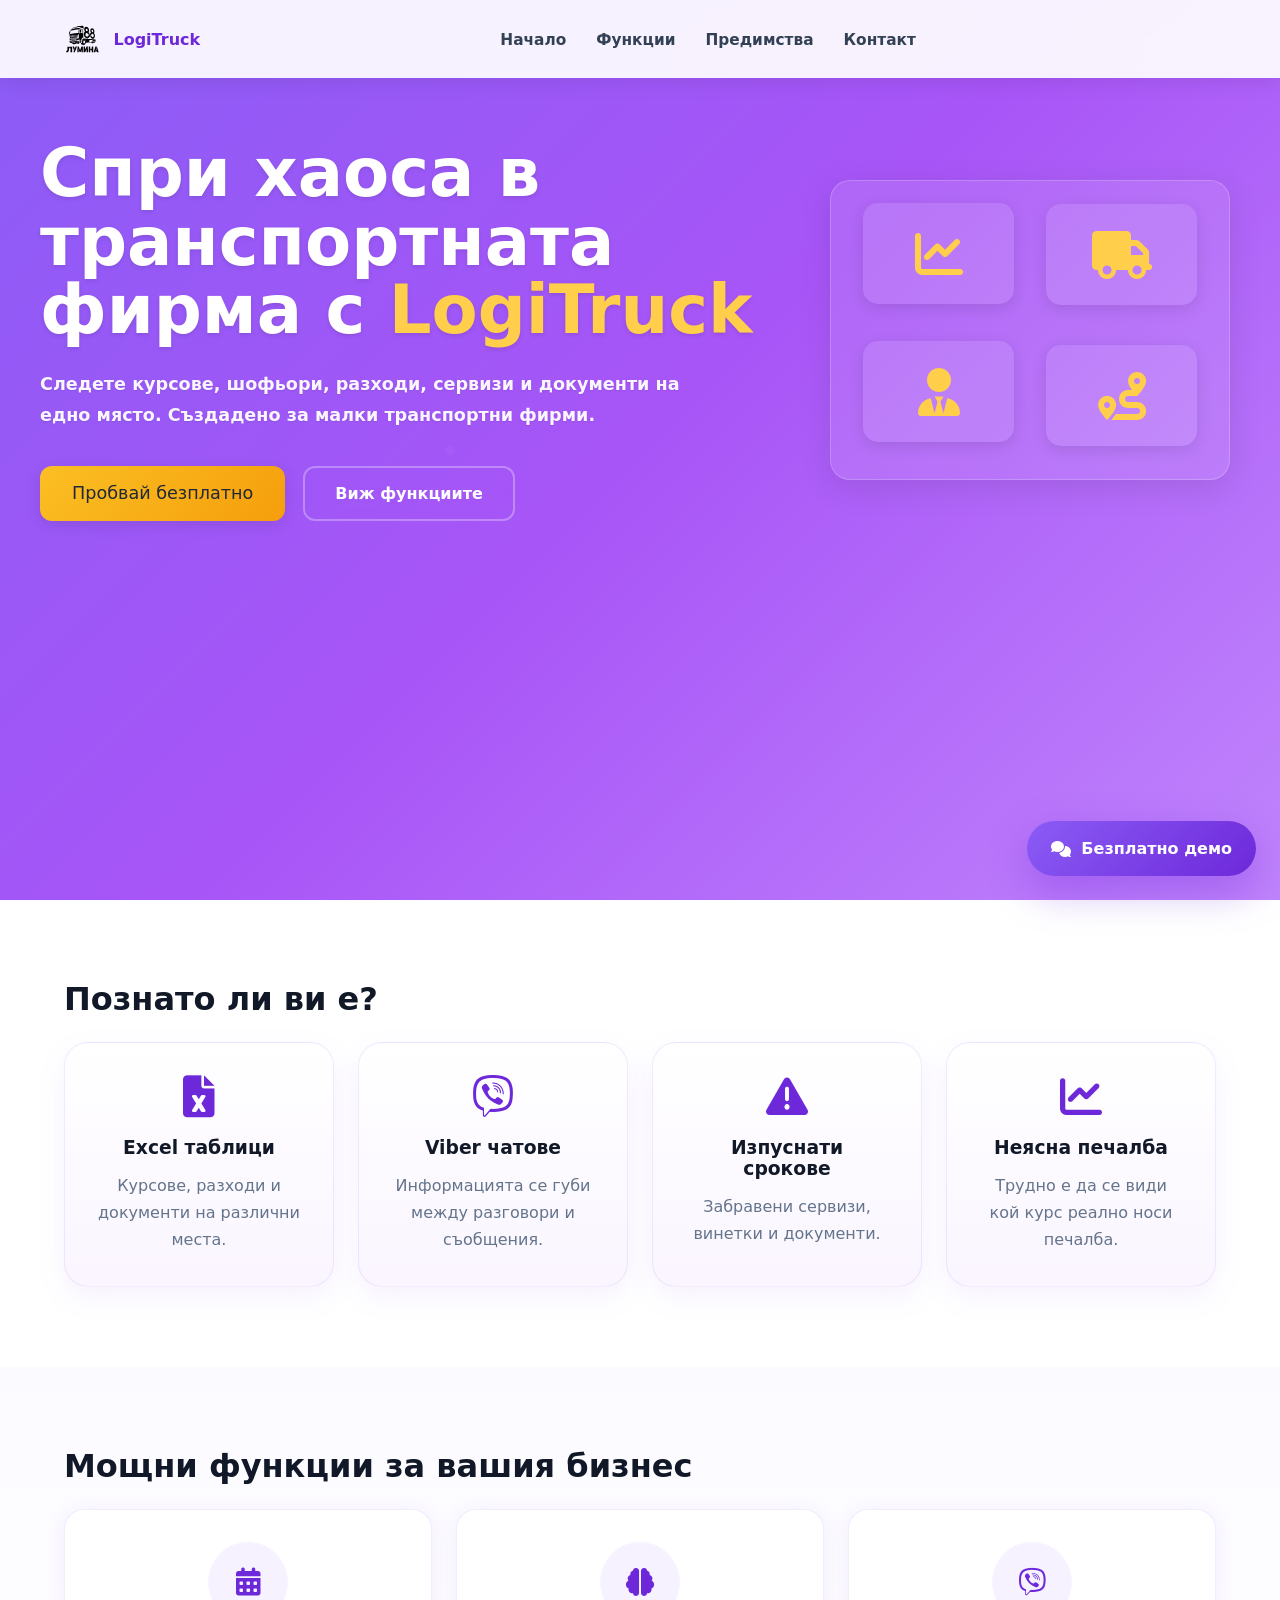
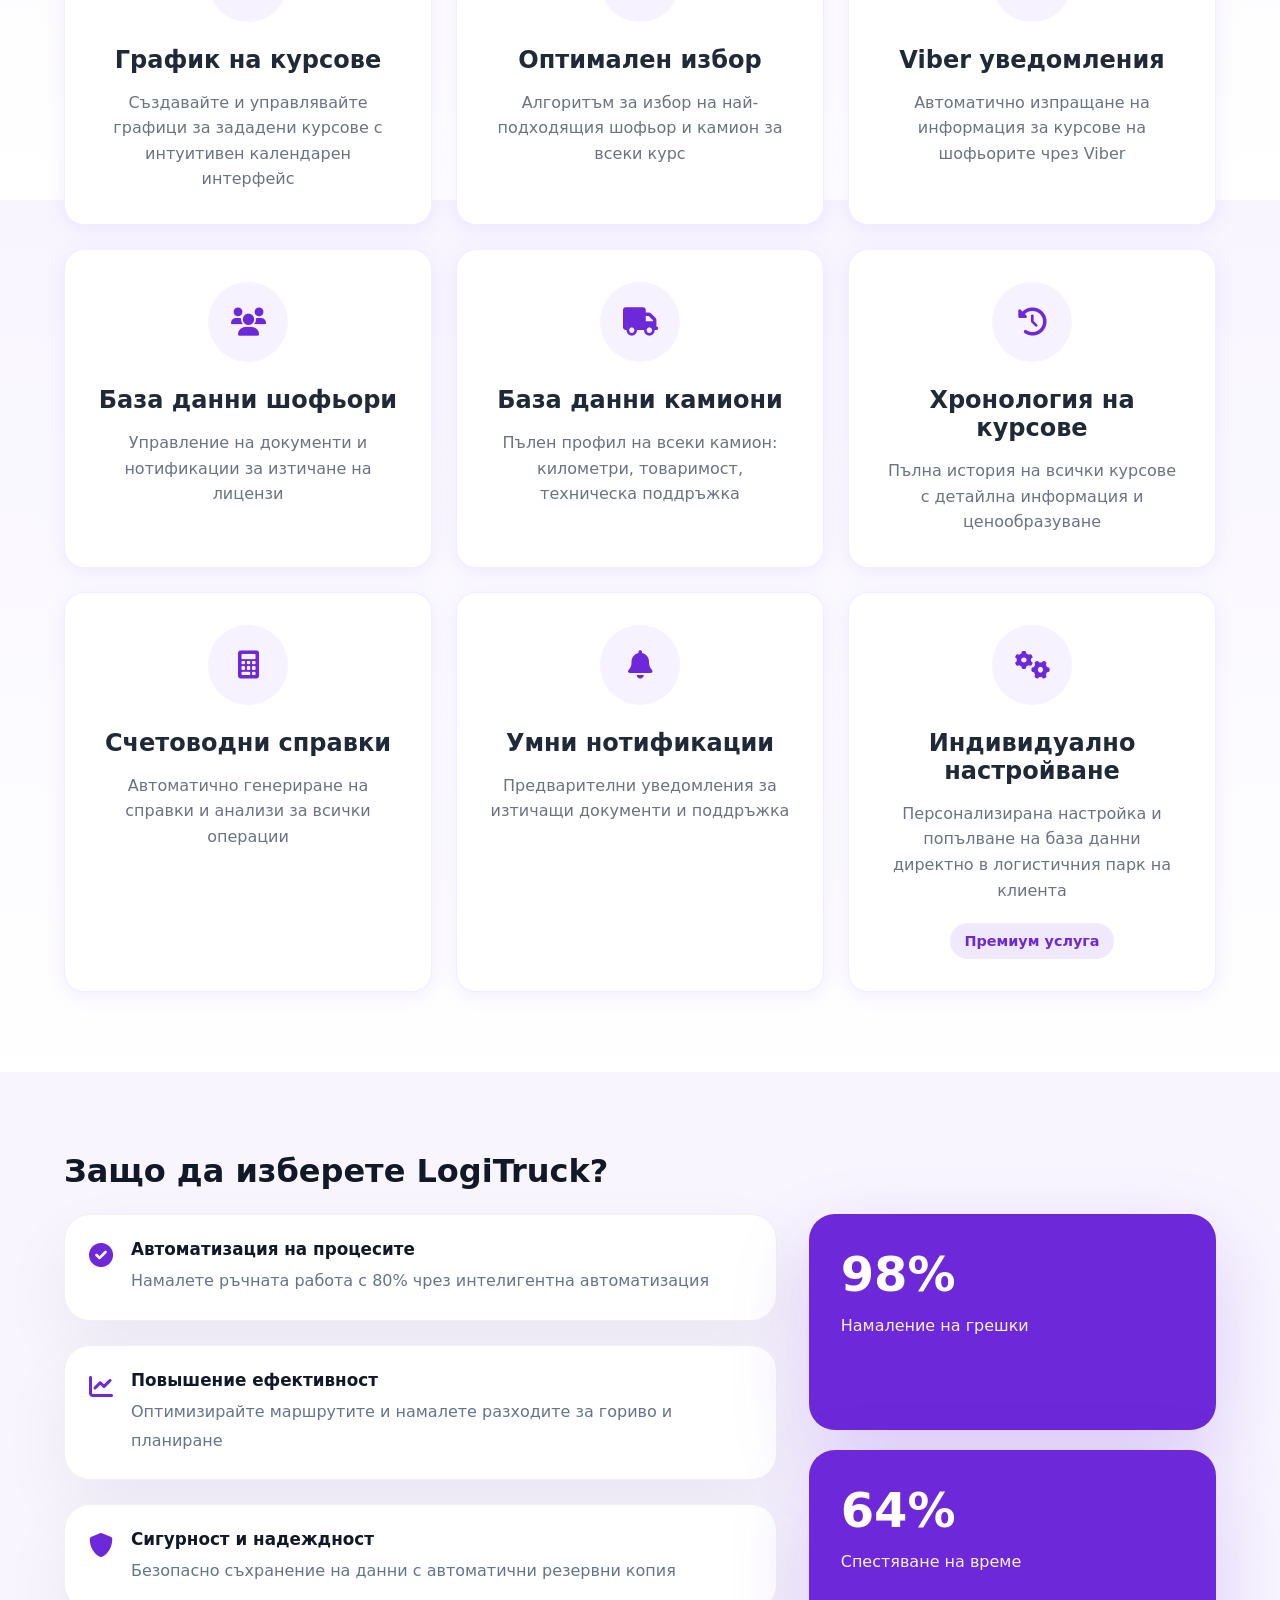
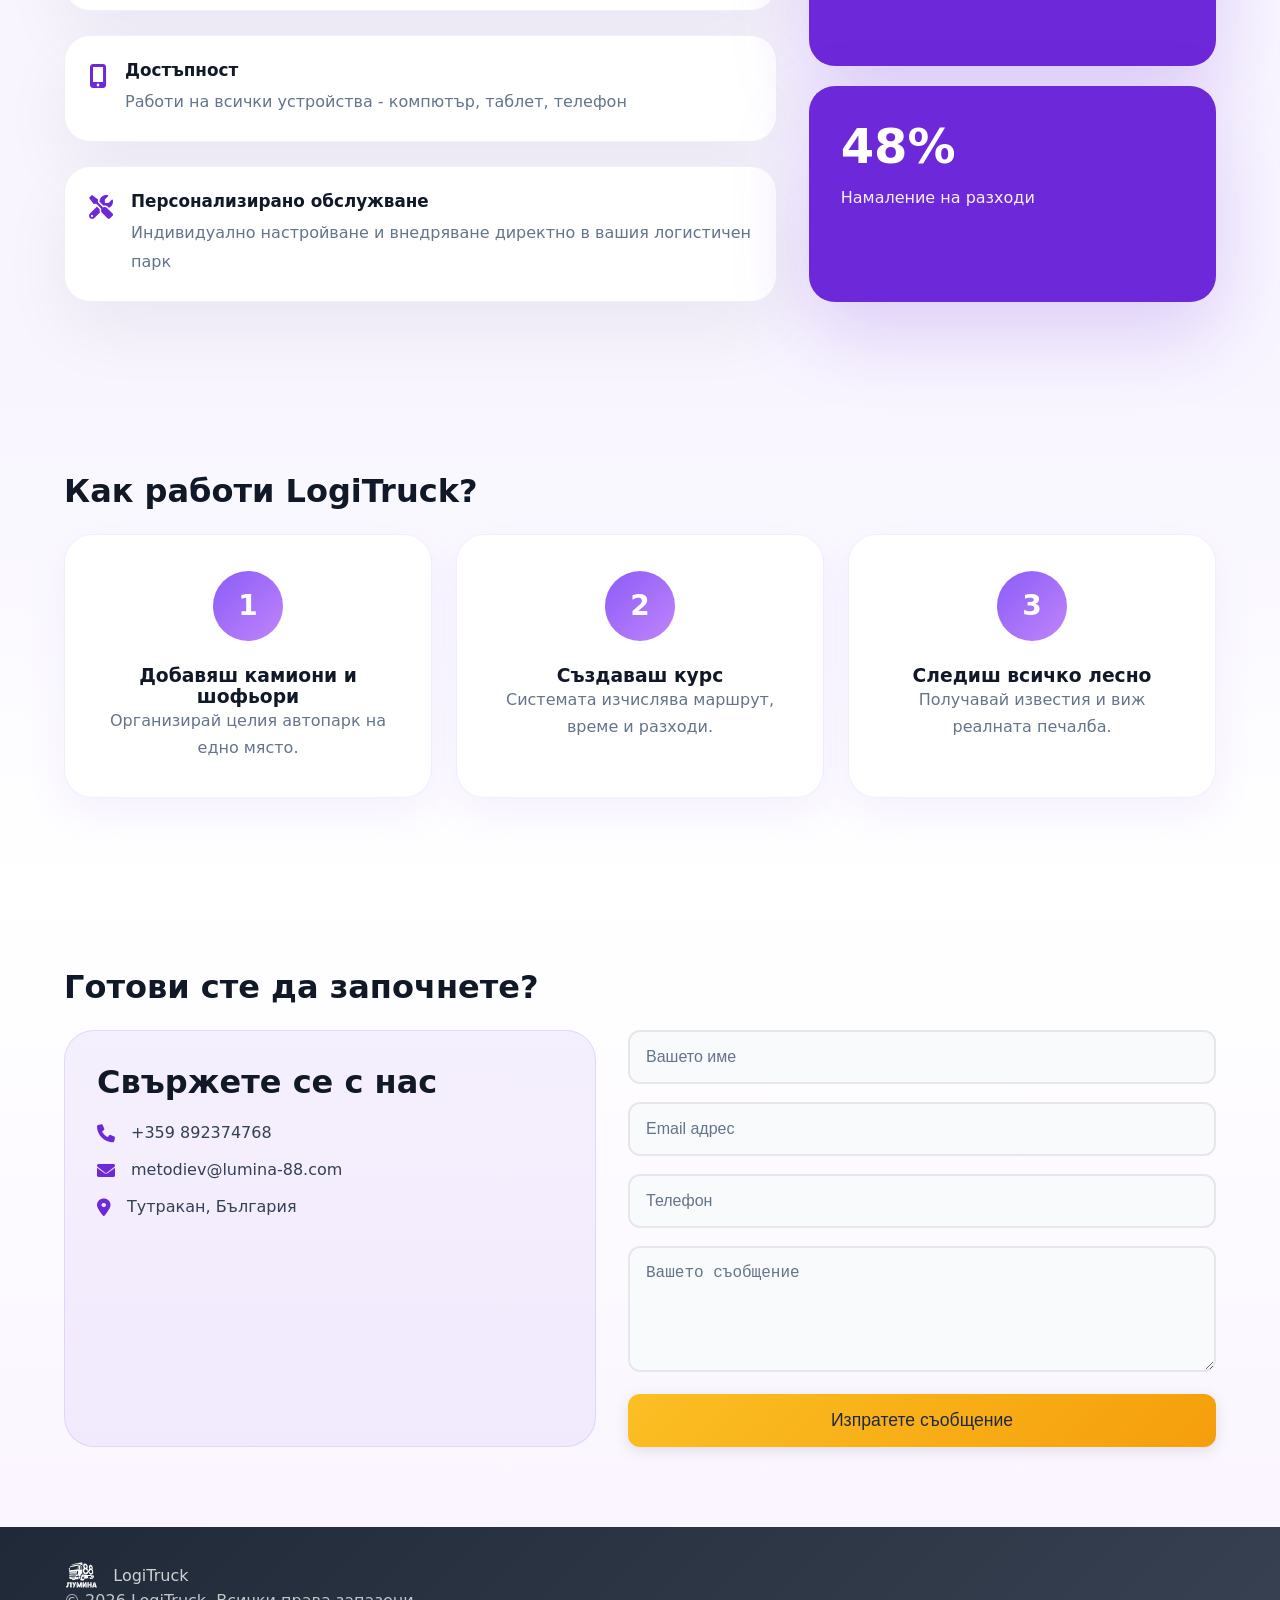
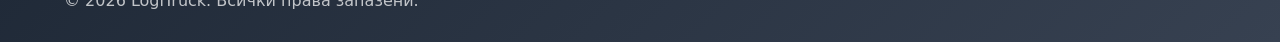
==== commit 4e477b0c: "Fix HTML encoding issues in index.html" ====
--- a/index.html
+++ b/index.html
@@ -10,7 +10,7 @@
     <meta property="og:title" content="LogiTruck - Софтуер за транспортни фирми">
     <meta property="og:description" content="По-малко хаос. Повече контрол върху транспортния бизнес.">
 
-    <link rel="stylesheet" href="/styles.css">
+    <link rel="stylesheet" href="styles.css">
     <link href="https://fonts.googleapis.com/css2?family=Inter:wght@300;400;500;600;700&display=swap" rel="stylesheet">
     <link rel="stylesheet" href="https://cdnjs.cloudflare.com/ajax/libs/font-awesome/6.0.0/css/all.min.css">
 </head>
--- a/styles.css
+++ b/styles.css
@@ -1,91 +1,588 @@
-/* styles.css */
+/* Landing styles for LogiTruck */
 :root{
-  --bg:#0b0c0f;
-  --panel:#12141a;
-  --card:#151823;
-  --muted:#aab2c0;
-  --text:#e7ecf5;
-  --primary:#4f80ff;
-  --danger:#f05252;
-  --ok:#22c55e;
-  --warn:#f59e0b;
-  --border:#202534;
-  --shadow: 0 6px 30px rgba(0,0,0,.25);
+  --purple: #6d28d9;
+  --purple-light: #c084fc;
+  --gold: #ffce4b;
+  --black: #111827;
+  --gray-dark: #334155;
+  --gray: #64748b;
+  --light: #f8f5ff;
+  --white: #ffffff;
 }
 *{box-sizing:border-box}
 html,body{height:100%}
 body{
   margin:0;
-  font-family:Inter,system-ui,-apple-system,Segoe UI,Roboto,Arial,sans-serif;
-  background:radial-gradient(1200px 800px at 80% -20%, #1a2140 0%, rgba(26,33,64,0) 60%), var(--bg);
-  color:var(--text);
-}
-
-/* Header */
-.app-header{
-  display:flex; align-items:center; justify-content:space-between;
-  padding:14px 20px; border-bottom:1px solid var(--border); background:rgba(10,12,16,.6); backdrop-filter: blur(6px); position:sticky; top:0; z-index:10;
-}
-.brand{font-weight:700; letter-spacing:.4px}
-.actions{display:flex; gap:10px; align-items:center}
-button, .file-input{
-  border:1px solid var(--border); background:#0f1320; color:var(--text); padding:8px 12px; border-radius:8px; cursor:pointer;
-}
-button.primary{background:var(--primary); border-color:transparent}
-button.ghost{background:transparent}
-button.danger{background:var(--danger); border-color:transparent; color:white}
-.file-input{position:relative; overflow:hidden}
-.file-input input{position:absolute; inset:0; opacity:0; cursor:pointer}
-
-/* Layout */
-.layout{display:grid; grid-template-columns:280px 1fr; gap:16px; padding:16px; min-height:calc(100vh - 64px)}
-.panel{background:var(--panel); border:1px solid var(--border); border-radius:12px; padding:14px}
-.panel h2{margin:6px 0 14px 0}
-.panel .field{display:flex; flex-direction:column; gap:6px; margin-bottom:12px}
-.panel select,.panel input{background:#0f1320; color:var(--text); border:1px solid var(--border); border-radius:8px; padding:8px}
-.panel-section{margin-top:18px}
-.reminder-list{list-style:none; padding:0; margin:0; display:flex; flex-direction:column; gap:8px}
-.reminder{display:flex; justify-content:space-between; gap:12px; padding:8px; border:1px dashed var(--border); border-radius:8px; background:#0e1220}
-.reminder .when{font-weight:600}
-.reminder.ok .when{color:var(--ok)}
-.reminder.warn .when{color:var(--warn)}
-.reminder.danger .when{color:var(--danger)}
-
-.content{display:flex; flex-direction:column; gap:12px}
-.empty{opacity:.7; padding:20px}
-
-/* Cards */
-.cards{display:grid; grid-template-columns:repeat(auto-fill,minmax(280px,1fr)); gap:14px}
-.card{
-  background:linear-gradient(180deg, #171b28, #121621);
-  border:1px solid var(--border); border-radius:14px; padding:14px; box-shadow:var(--shadow)
-}
-.card-row{display:flex; justify-content:space-between; align-items:center; margin-bottom:8px}
-.card .title{font-weight:600}
-.card .badges{display:flex; gap:6px; flex-wrap:wrap}
-.badge{border:1px solid var(--border); padding:2px 8px; border-radius:999px; font-size:12px; color:var(--muted)}
-.meta,.dates{font-size:13px; color:var(--muted); display:flex; gap:10px; flex-wrap:wrap}
-.card-actions{display:flex; gap:8px; margin-top:10px}
-
-/* Dialogs */
-dialog{border:none; border-radius:14px; padding:0; width:min(860px,92vw); background:var(--panel); color:var(--text)}
-dialog::backdrop{background:rgba(0,0,0,.5)}
-.dialog-title{padding:12px 16px; border-bottom:1px solid var(--border)}
-.dialog-actions{padding:12px 16px; border-top:1px solid var(--border)}
-.dialog-actions menu{display:flex; gap:8px; justify-content:flex-end; margin:0; padding:0}
-.grid{display:grid; grid-template-columns:repeat(2,1fr); gap:12px; padding:16px}
-.grid-sub{grid-template-columns:repeat(3,1fr)}
-.field.wide{grid-column:1 / -1}
-.grid input,.grid select,.grid textarea{background:#0f1320; color:var(--text); border:1px solid var(--border); border-radius:8px; padding:8px; width:100%}
-
-/* History */
-.history-list{list-style:none; margin:0; padding:12px; max-height:50vh; overflow:auto; display:flex; flex-direction:column; gap:8px}
-.history-item{display:flex; justify-content:space-between; gap:8px; padding:8px; border:1px solid var(--border); border-radius:8px; background:#0f1320}
-.history-new{display:grid; grid-template-columns:140px 1fr 120px auto; gap:8px; padding:12px}
-
-/* Responsive */
-@media (max-width: 940px){
-  .layout{grid-template-columns:1fr}
-  .grid{grid-template-columns:1fr}
-  .grid-sub{grid-template-columns:1fr}
-}+  font-family: Inter, system-ui, -apple-system, 'Segoe UI', Roboto, Arial, sans-serif;
+  color: var(--black);
+  background: linear-gradient(180deg, #f8f5ff 0%, #ffffff 100%);
+}
+
+.navbar{
+  position:fixed;
+  top:0;
+  left:0;
+  right:0;
+  z-index:50;
+  background:rgba(255,255,255,0.92);
+  backdrop-filter:blur(20px);
+  box-shadow:rgba(0,0,0,0.1) 0px 2px 20px 0px;
+}
+.nav-container{
+  max-width:1200px;
+  margin:0 auto;
+  padding:22px 24px;
+  display:flex;
+  align-items:center;
+  justify-content:space-between;
+  gap:20px;
+}
+.nav-logo{
+  display:flex;
+  align-items:center;
+  gap:12px;
+  font-weight:800;
+  color:var(--purple);
+}
+.nav-logo img{height:34px; width:auto}
+.nav-menu{display:flex; gap:30px; list-style:none; margin:0; padding:0;}
+.nav-menu li a{
+  font-size:0.96rem;
+  font-weight:600;
+  color:var(--gray-dark);
+  transition:color .2s ease;
+}
+.nav-menu li a:hover{color:var(--purple)}
+
+.hero{
+  min-height:100vh;
+  padding:120px 0 80px;
+  background: linear-gradient(135deg, #8b5cf6 0%, #a855f7 50%, #c084fc 100%);
+  color: white;
+  position: relative;
+  overflow: hidden;
+}
+.hero::before{
+  content: "";
+  position: absolute;
+  inset: 0;
+  background: url("data:image/svg+xml,%3Csvg xmlns='http://www.w3.org/2000/svg' viewBox='0 0 100 100'%3E%3Cdefs%3E%3Cpattern id='grain' width='100' height='100' patternUnits='userSpaceOnUse'%3E%3Ccircle cx='50' cy='50' r='0.5' fill='rgba(255,255,255,0.1)'/%3E%3C/pattern%3E%3C/defs%3E%3Crect width='100' height='100' fill='url(%23grain)'/%3E%3C/svg%3E");
+  opacity: 0.3;
+}
+.hero-container{
+  max-width:1200px;
+  margin:0 auto;
+  display:grid;
+  grid-template-columns:1fr minmax(380px, 420px);
+  align-items:center;
+  gap:40px;
+  position: relative;
+  z-index: 1;
+}
+.hero-content h1{
+  font-size:4.2rem;
+  line-height:1.02;
+  margin:0 0 24px;
+  font-weight:800;
+  max-width:720px;
+  text-shadow: rgba(0,0,0,0.1) 0px 2px 4px;
+}
+.hero-content .highlight{color:var(--gold)}
+.hero-subtitle{
+  max-width:680px;
+  font-size:1.1rem;
+  line-height:1.75;
+  color:rgba(255,255,255,0.95);
+  margin:0 0 26px;
+  text-shadow: rgba(0,0,0,0.08) 0px 1px 2px;
+}
+.hero-image{
+  display:flex;
+  justify-content:center;
+  align-items:center;
+  position:relative;
+  min-height:420px;
+}
+.dashboard-preview{
+  width:400px;
+  min-height:300px;
+  background:rgba(255,255,255,0.1);
+  border-radius:20px;
+  padding:32px;
+  display:grid;
+  grid-template-columns:151px 151px;
+  gap:32px;
+  border:1px solid rgba(255,255,255,0.2);
+  box-shadow:0 8px 32px rgba(0,0,0,0.1);
+}
+.dashboard-preview i{
+  display:flex;
+  align-items:center;
+  justify-content:center;
+  width:151px;
+  height:101px;
+  border-radius:15px;
+  background:rgba(255,255,255,0.1);
+  box-shadow:0 4px 15px rgba(0,0,0,0.1);
+  color:var(--gold);
+  font-size:48px;
+  transition: transform .3s ease, background .3s ease, box-shadow .3s ease;
+}
+.dashboard-preview i:hover{
+  transform: translateY(-3px);
+  background:rgba(255,255,255,0.16);
+  box-shadow:0 10px 25px rgba(0,0,0,0.14);
+}
+.dashboard-preview i:nth-child(1){transform: translateY(-10px);}
+.dashboard-preview i:nth-child(2){transform: translateY(-9px);}
+.dashboard-preview i:nth-child(3){transform: translateY(-5px);}
+.dashboard-preview i:nth-child(4){transform: translateY(-1px);}
+
+.container{max-width:1200px; margin:0 auto; padding:0 24px}
+
+.features{
+  padding:80px 0;
+}
+.section-title{
+  font-size:2rem;
+  font-weight:700;
+  margin-bottom:24px;
+  color:var(--black);
+}
+.features-grid{
+  display:grid;
+  grid-template-columns:repeat(3,minmax(0,1fr));
+  gap:24px;
+}
+.feature-card{
+  background: white;
+  padding: 2rem;
+  border-radius: 20px;
+  box-shadow: rgba(139, 92, 246, 0.1) 0px 4px 20px 0px;
+  text-align: center;
+  transition: 0.3s;
+  border: 1px solid rgba(139, 92, 246, 0.1);
+  position: relative;
+  overflow: hidden;
+}
+.feature-card:hover{
+  transform: translateY(-10px);
+  box-shadow: rgba(139, 92, 246, 0.2) 0px 20px 40px;
+  border-color: rgba(139, 92, 246, 0.3);
+}
+.feature-card::before{
+  content: "";
+  position: absolute;
+  top: 0;
+  left: -100%;
+  width: 100%;
+  height: 100%;
+  background: linear-gradient(90deg, transparent, rgba(139, 92, 246, 0.1), transparent);
+  transition: left 0.5s;
+}
+.feature-card:hover::before{
+  left: 100%;
+}
+.feature-icon{
+  width: 80px;
+  height: 80px;
+  display: flex;
+  align-items: center;
+  justify-content: center;
+  border-radius: 50%;
+  margin: 0 auto 24px;
+  background: rgba(139, 92, 246, 0.08);
+  color: var(--purple);
+}
+.feature-icon i{
+  font-size: 28px;
+}
+.feature-card h3{
+  margin: 0 0 1rem;
+  font-size: 1.5rem;
+  font-weight: 600;
+  color: rgb(31, 41, 55);
+}
+.feature-card p{
+  margin: 0;
+  color: rgb(107, 114, 128);
+  line-height: 1.6;
+}
+.premium-badge{
+  display:inline-flex;
+  margin-top:20px;
+  padding:10px 14px;
+  border-radius:999px;
+  background:rgba(109,40,217,0.1);
+  color:var(--purple);
+  font-size:0.9rem;
+  font-weight:700;
+}
+
+.benefits{
+  padding:80px 0;
+  background:var(--light);
+}
+.benefits-content{
+  display:grid;
+  grid-template-columns:1.4fr 0.8fr;
+  gap:32px;
+}
+.benefits-text{display:grid; gap:24px;}
+.benefit-item{
+  display:flex;
+  gap:18px;
+  align-items:flex-start;
+  background:white;
+  padding:24px;
+  border-radius:26px;
+  border:1px solid rgba(15,23,42,0.06);
+  box-shadow:0 28px 70px rgba(15,23,42,0.06);
+}
+.benefit-item i{
+  margin-top:4px;
+  color:var(--purple);
+  font-size:24px;
+}
+.benefit-item h3{
+  margin:0 0 8px;
+  font-size:1.05rem;
+}
+.benefit-item p{
+  margin:0;
+  color:var(--gray);
+  line-height:1.8;
+}
+.benefits-stats{display:grid; gap:20px;}
+.stat-item{
+  background:var(--purple);
+  color:white;
+  border-radius:26px;
+  padding:32px;
+  box-shadow:0 30px 80px rgba(109,40,217,0.2);
+}
+.stat-number{
+  font-size:3rem;
+  margin-bottom:10px;
+  font-weight:800;
+}
+.stat-label{
+  font-size:1rem;
+  line-height:1.8;
+  opacity:0.94;
+}
+
+.premium-service{
+  padding:80px 0;
+}
+.premium-content{
+  display:grid;
+  grid-template-columns:1.3fr 0.9fr;
+  gap:32px;
+}
+.premium-text h2{
+  font-size:2.5rem;
+  margin-bottom:18px;
+}
+.premium-subtitle{
+  margin:0 0 28px;
+  color:var(--gray-dark);
+  line-height:1.9;
+  max-width:700px;
+}
+.premium-features{display:grid; gap:18px;}
+.premium-feature{
+  display:flex;
+  gap:16px;
+  align-items:flex-start;
+  padding:22px;
+  border-radius:24px;
+  background:rgba(109,40,217,0.06);
+  border:1px solid rgba(109,40,217,0.12);
+}
+.premium-feature i{
+  margin-top:4px;
+  font-size:24px;
+  color:var(--purple);
+}
+.premium-feature h4{
+  margin:0 0 8px;
+  font-size:1.05rem;
+}
+.premium-feature p{
+  margin:0;
+  color:var(--gray);
+  line-height:1.75;
+}
+.premium-cta{
+  display:flex;
+  flex-wrap:wrap;
+  gap:18px;
+  align-items:center;
+}
+.premium-note{
+  margin:0;
+  color:var(--gray-dark);
+}
+.premium-image{display:flex; justify-content:center;}
+.premium-visual{
+  width:100%;
+  min-height:320px;
+  background:linear-gradient(180deg, rgba(255,255,255,0.6), rgba(255,255,255,0.18));
+  border-radius:32px;
+  padding:30px;
+  display:grid;
+  grid-template-columns:repeat(2,1fr);
+  gap:20px;
+}
+.premium-visual i{
+  width:72px;
+  height:72px;
+  display:flex;
+  align-items:center;
+  justify-content:center;
+  border-radius:24px;
+  border:1px solid rgba(109,40,217,0.14);
+  background:white;
+  color:var(--purple);
+  font-size:1.3rem;
+}
+
+.contact{
+  padding:80px 0;
+}
+.contact-content{
+  display:grid;
+  grid-template-columns:0.95fr 1.05fr;
+  gap:32px;
+}
+.contact-info{
+  background:rgba(109,40,217,0.06);
+  border:1px solid rgba(109,40,217,0.12);
+  border-radius:30px;
+  padding:32px;
+}
+.contact-info h3{
+  margin:0 0 22px;
+  font-size:2rem;
+}
+.contact-item{
+  display:flex;
+  gap:16px;
+  align-items:center;
+  margin-bottom:18px;
+  color:var(--gray-dark);
+}
+.contact-item i{
+  font-size:18px;
+  color:var(--purple);
+}
+.contact-form{display:grid; gap:18px;}
+.form-group input,
+.form-group textarea{
+  width:100%;
+  border:2px solid rgb(229, 231, 235);
+  border-radius:12px;
+  padding:16px;
+  font-size:16px;
+  color:rgb(0, 0, 0);
+  background:rgb(248, 250, 252);
+  transition:0.3s;
+}
+.form-group input::placeholder,
+.form-group textarea::placeholder{
+  color:var(--gray);
+}
+.btn-primary{
+  display:inline-flex;
+  align-items:center;
+  justify-content:center;
+  gap:10px;
+  background:linear-gradient(135deg, rgb(251, 191, 36) 0%, rgb(245, 158, 11) 100%);
+  color:rgb(31, 41, 55);
+  border:none;
+  border-radius:12px;
+  box-shadow:rgba(0, 0, 0, 0.1) 0px 4px 15px 0px;
+  padding:16px 32px;
+  font-size:17.6px;
+  cursor:pointer;
+}
+
+.footer{
+  background:linear-gradient(135deg, #1f2937 0%, #374151 100%);
+  color:rgba(255,255,255,0.78);
+  padding:32px 0;
+}
+.footer .container{
+  display:flex;
+  justify-content:space-between;
+  align-items:center;
+  gap:20px;
+}
+.footer-logo{display:flex; align-items:center; gap:14px;}
+.footer-logo img{height:32px;}
+.footer p{margin:0; color:rgba(255,255,255,0.72);}
+
+body,h1,h2,h3,h4,p,ul,li{margin:0;padding:0}
+ul{list-style:none}
+a{color:inherit;text-decoration:none}
+
+@media (max-width: 1024px){
+  .hero-container,
+  .benefits-content,
+  .premium-content,
+  .contact-content,
+  .footer .container{
+    display:grid;
+    grid-template-columns:1fr;
+  }
+  .hero-image{order:-1;}
+  .hero{padding:100px 0 60px;}
+}
+
+@media (max-width: 768px){
+  .nav-container{padding:16px;}
+  .nav-menu{gap:18px; flex-wrap:wrap; justify-content:center;}
+  .hero-content h1{font-size:3rem;}
+  .hero-subtitle{font-size:1rem;}
+  .dashboard-preview{grid-template-columns:1fr 1fr; min-height:280px;}
+  .dashboard-preview i{min-height:84px;}
+  .features-grid,
+  .benefits-content,
+  .premium-content,
+  .contact-content{grid-template-columns:1fr;}
+  .footer .container{grid-template-columns:1fr; text-align:center;}
+}
+
+
+.hero-buttons{
+    display:flex;
+    gap:18px;
+    margin-top:35px;
+    flex-wrap:wrap;
+}
+
+.btn-secondary{
+    display:inline-flex;
+    align-items:center;
+    justify-content:center;
+    padding:16px 30px;
+    border-radius:12px;
+    border:2px solid rgba(255,255,255,0.3);
+    color:white;
+    font-weight:700;
+    backdrop-filter:blur(10px);
+}
+
+.problems{
+    padding:80px 0;
+    background:white;
+}
+
+.problems-grid{
+    display:grid;
+    grid-template-columns:repeat(4,1fr);
+    gap:24px;
+}
+
+.problem-card{
+    background:linear-gradient(180deg,#ffffff 0%,#faf5ff 100%);
+    border:1px solid rgba(139,92,246,0.12);
+    border-radius:24px;
+    padding:32px;
+    text-align:center;
+    box-shadow:0 10px 30px rgba(139,92,246,0.08);
+}
+
+.problem-card i{
+    font-size:42px;
+    color:var(--purple);
+    margin-bottom:20px;
+}
+
+.problem-card h3{
+    margin-bottom:14px;
+}
+
+.problem-card p{
+    color:var(--gray);
+    line-height:1.7;
+}
+
+.how-it-works{
+    padding:90px 0;
+    background:linear-gradient(180deg,#f8f5ff 0%,#ffffff 100%);
+}
+
+.steps-grid{
+    display:grid;
+    grid-template-columns:repeat(3,1fr);
+    gap:24px;
+}
+
+.step-card{
+    background:white;
+    border-radius:28px;
+    padding:36px;
+    text-align:center;
+    box-shadow:0 15px 40px rgba(139,92,246,0.08);
+    border:1px solid rgba(139,92,246,0.1);
+}
+
+.step-number{
+    width:70px;
+    height:70px;
+    border-radius:50%;
+    display:flex;
+    align-items:center;
+    justify-content:center;
+    margin:0 auto 24px;
+    background:linear-gradient(135deg,#8b5cf6 0%,#c084fc 100%);
+    color:white;
+    font-size:28px;
+    font-weight:800;
+}
+
+.step-card p{
+    color:var(--gray);
+    line-height:1.7;
+}
+
+.floating-cta{
+    position:fixed;
+    bottom:24px;
+    right:24px;
+    background:linear-gradient(135deg,#8b5cf6 0%,#6d28d9 100%);
+    color:white;
+    padding:18px 24px;
+    border-radius:999px;
+    box-shadow:0 15px 40px rgba(109,40,217,0.35);
+    font-weight:700;
+    z-index:999;
+    display:flex;
+    align-items:center;
+    gap:10px;
+}
+
+.contact{
+    background:linear-gradient(180deg,#ffffff 0%,#faf5ff 100%);
+}
+
+@media (max-width: 768px){
+
+    .problems-grid,
+    .steps-grid{
+        grid-template-columns:1fr;
+    }
+
+    .hero-buttons{
+        justify-content:center;
+    }
+
+    .floating-cta{
+        left:16px;
+        right:16px;
+        justify-content:center;
+        bottom:16px;
+    }
+}
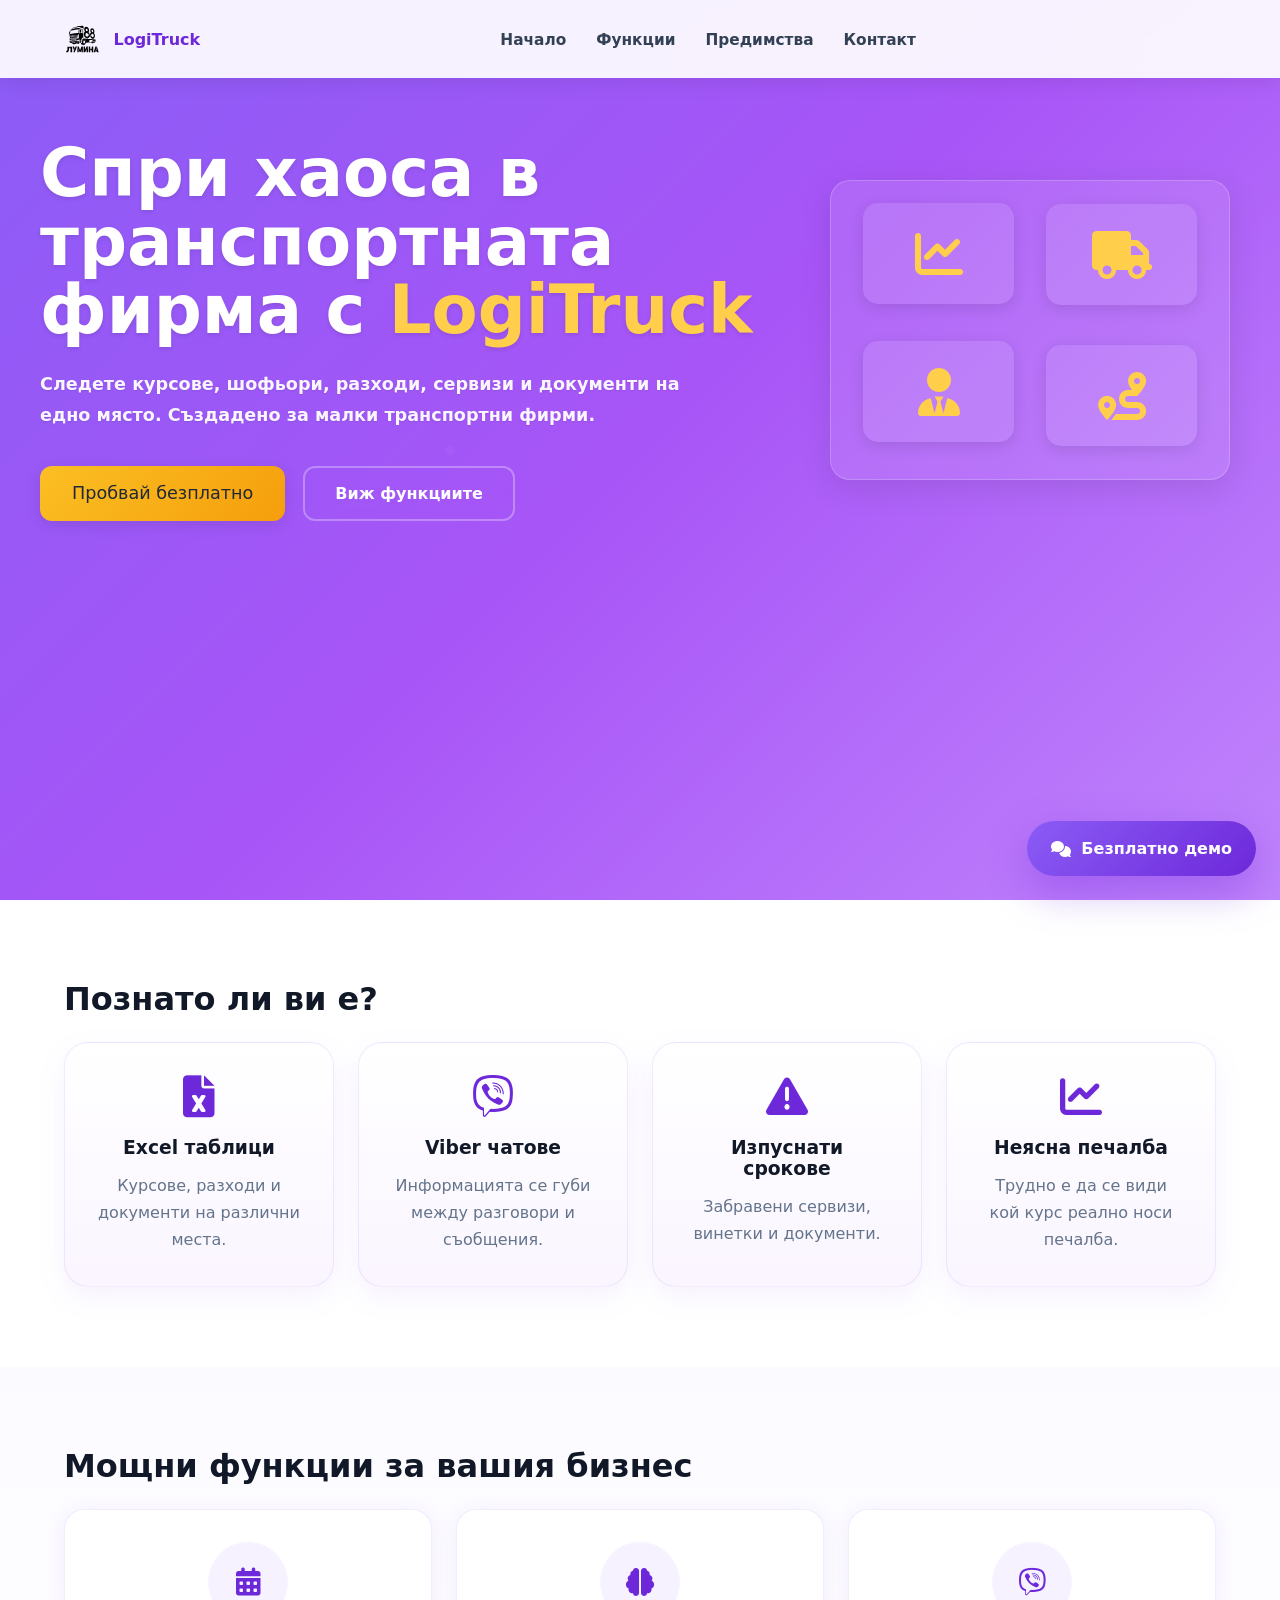
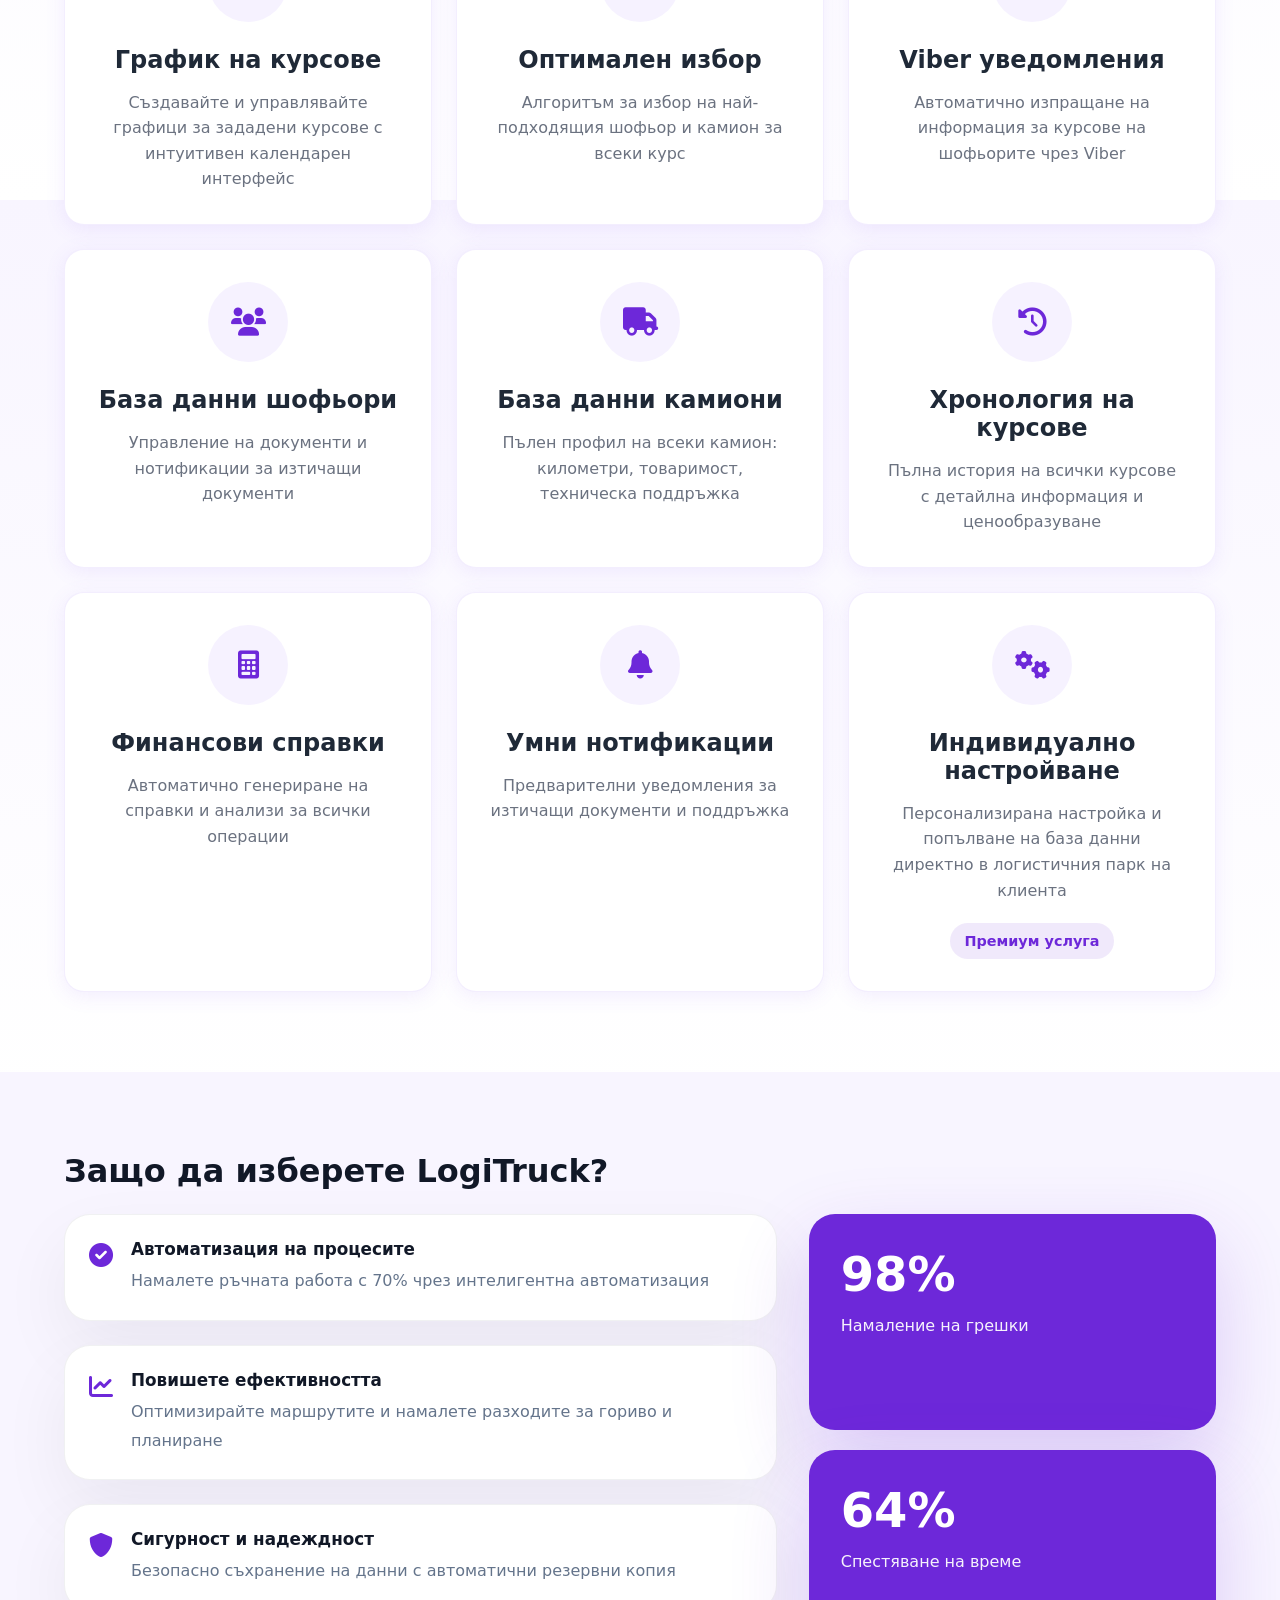
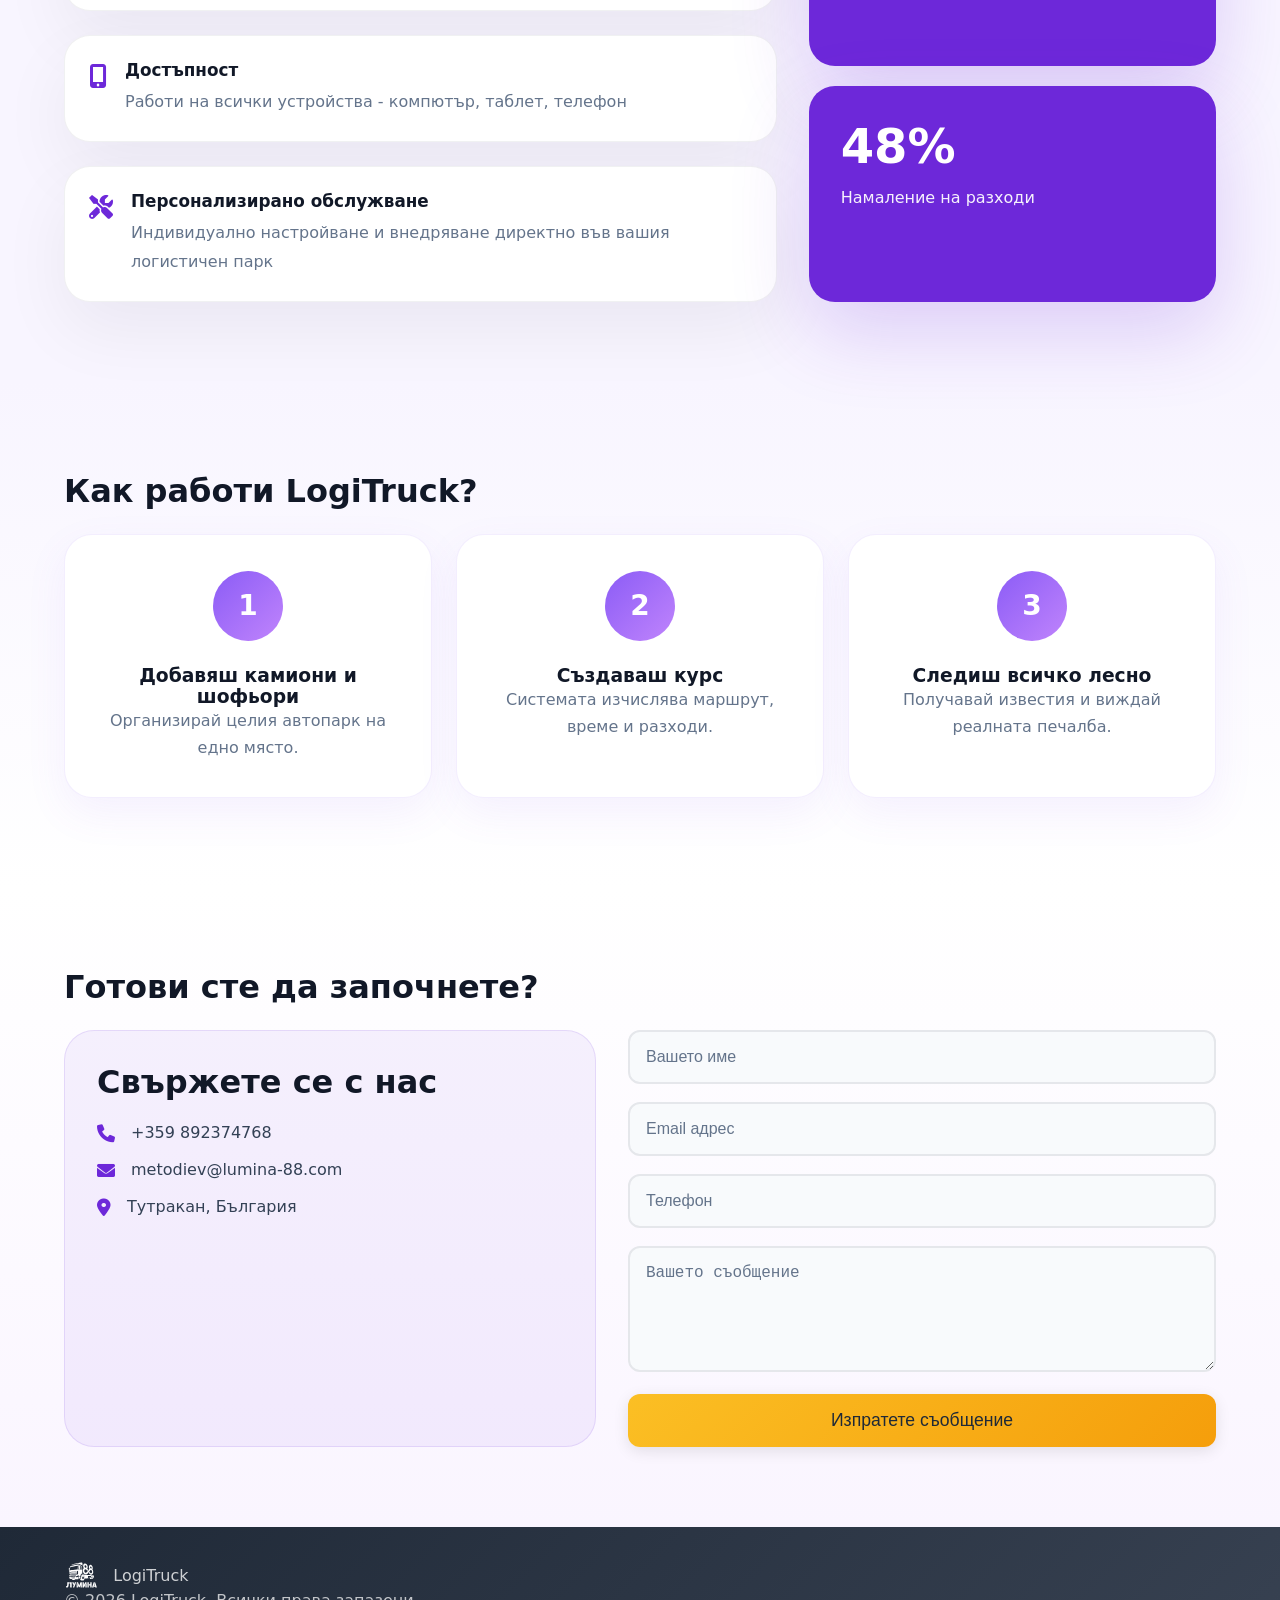
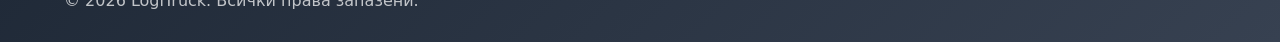
==== commit 501bfc55: "Fix HTML encoding issues in index.html" ====
--- a/index.html
+++ b/index.html
@@ -124,7 +124,7 @@
                         <i class="fas fa-users"></i>
                     </div>
                     <h3>База данни шофьори</h3>
-                    <p>Управление на документи и нотификации за изтичане на лицензи</p>
+                    <p>Управление на документи и нотификации за изтичащи документи</p>
                 </div>
 
                 <div class="feature-card">
@@ -147,7 +147,7 @@
                     <div class="feature-icon">
                         <i class="fas fa-calculator"></i>
                     </div>
-                    <h3>Счетоводни справки</h3>
+                    <h3>Финансови справки</h3>
                     <p>Автоматично генериране на справки и анализи за всички операции</p>
                 </div>
 
@@ -180,13 +180,13 @@
                         <i class="fas fa-check-circle"></i>
                         <div>
                             <h3>Автоматизация на процесите</h3>
-                            <p>Намалете ръчната работа с 80% чрез интелигентна автоматизация</p>
+                            <p>Намалете ръчната работа с 70% чрез интелигентна автоматизация</p>
                         </div>
                     </div>
                     <div class="benefit-item">
                         <i class="fas fa-chart-line"></i>
                         <div>
-                            <h3>Повышение ефективност</h3>
+                            <h3>Повишете ефективността</h3>
                             <p>Оптимизирайте маршрутите и намалете разходите за гориво и планиране</p>
                         </div>
                     </div>
@@ -208,7 +208,7 @@
                         <i class="fas fa-tools"></i>
                         <div>
                             <h3>Персонализирано обслужване</h3>
-                            <p>Индивидуално настройване и внедряване директно в вашия логистичен парк</p>
+                            <p>Индивидуално настройване и внедряване директно във вашия логистичен парк</p>
                         </div>
                     </div>
                 </div>
@@ -251,7 +251,7 @@
             <div class="step-card">
                 <div class="step-number">3</div>
                 <h3>Следиш всичко лесно</h3>
-                <p>Получавай известия и виж реалната печалба.</p>
+                <p>Получавай известия и виждай реалната печалба.</p>
             </div>
         </div>
     </div>
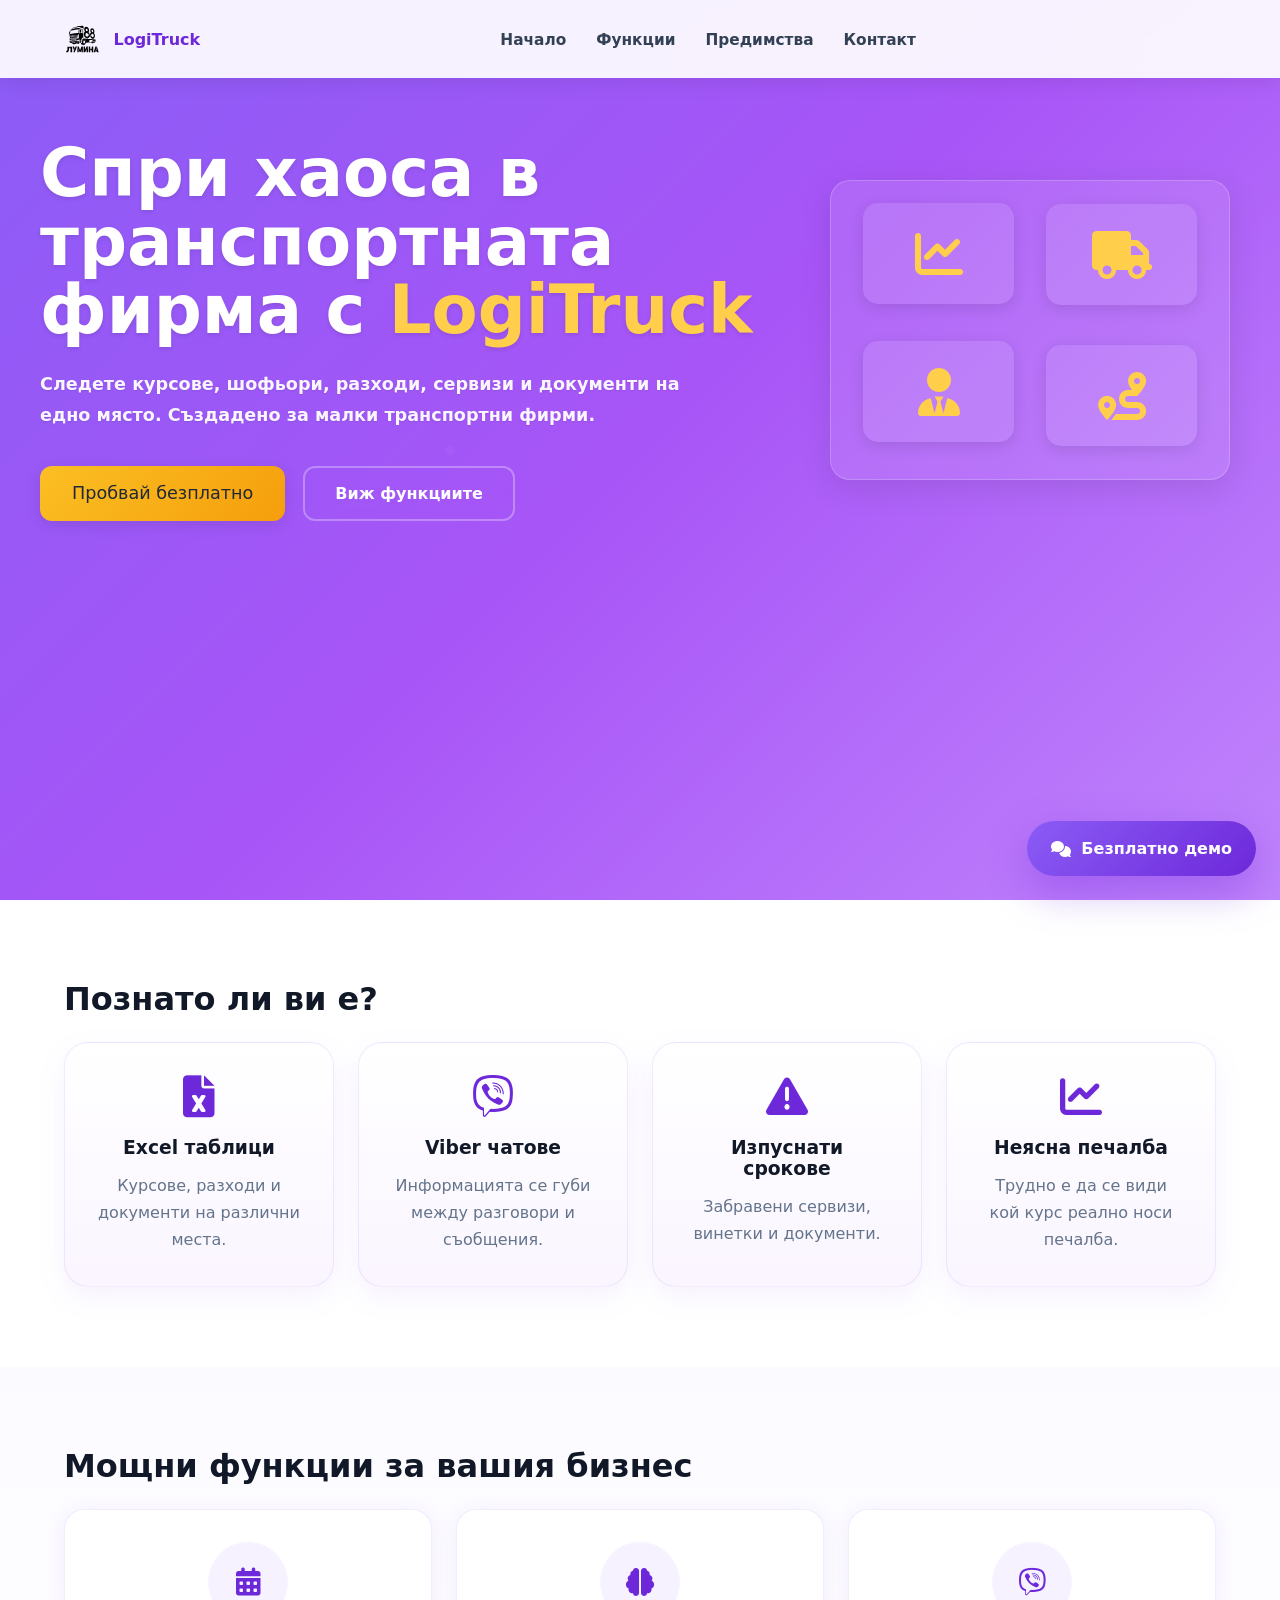
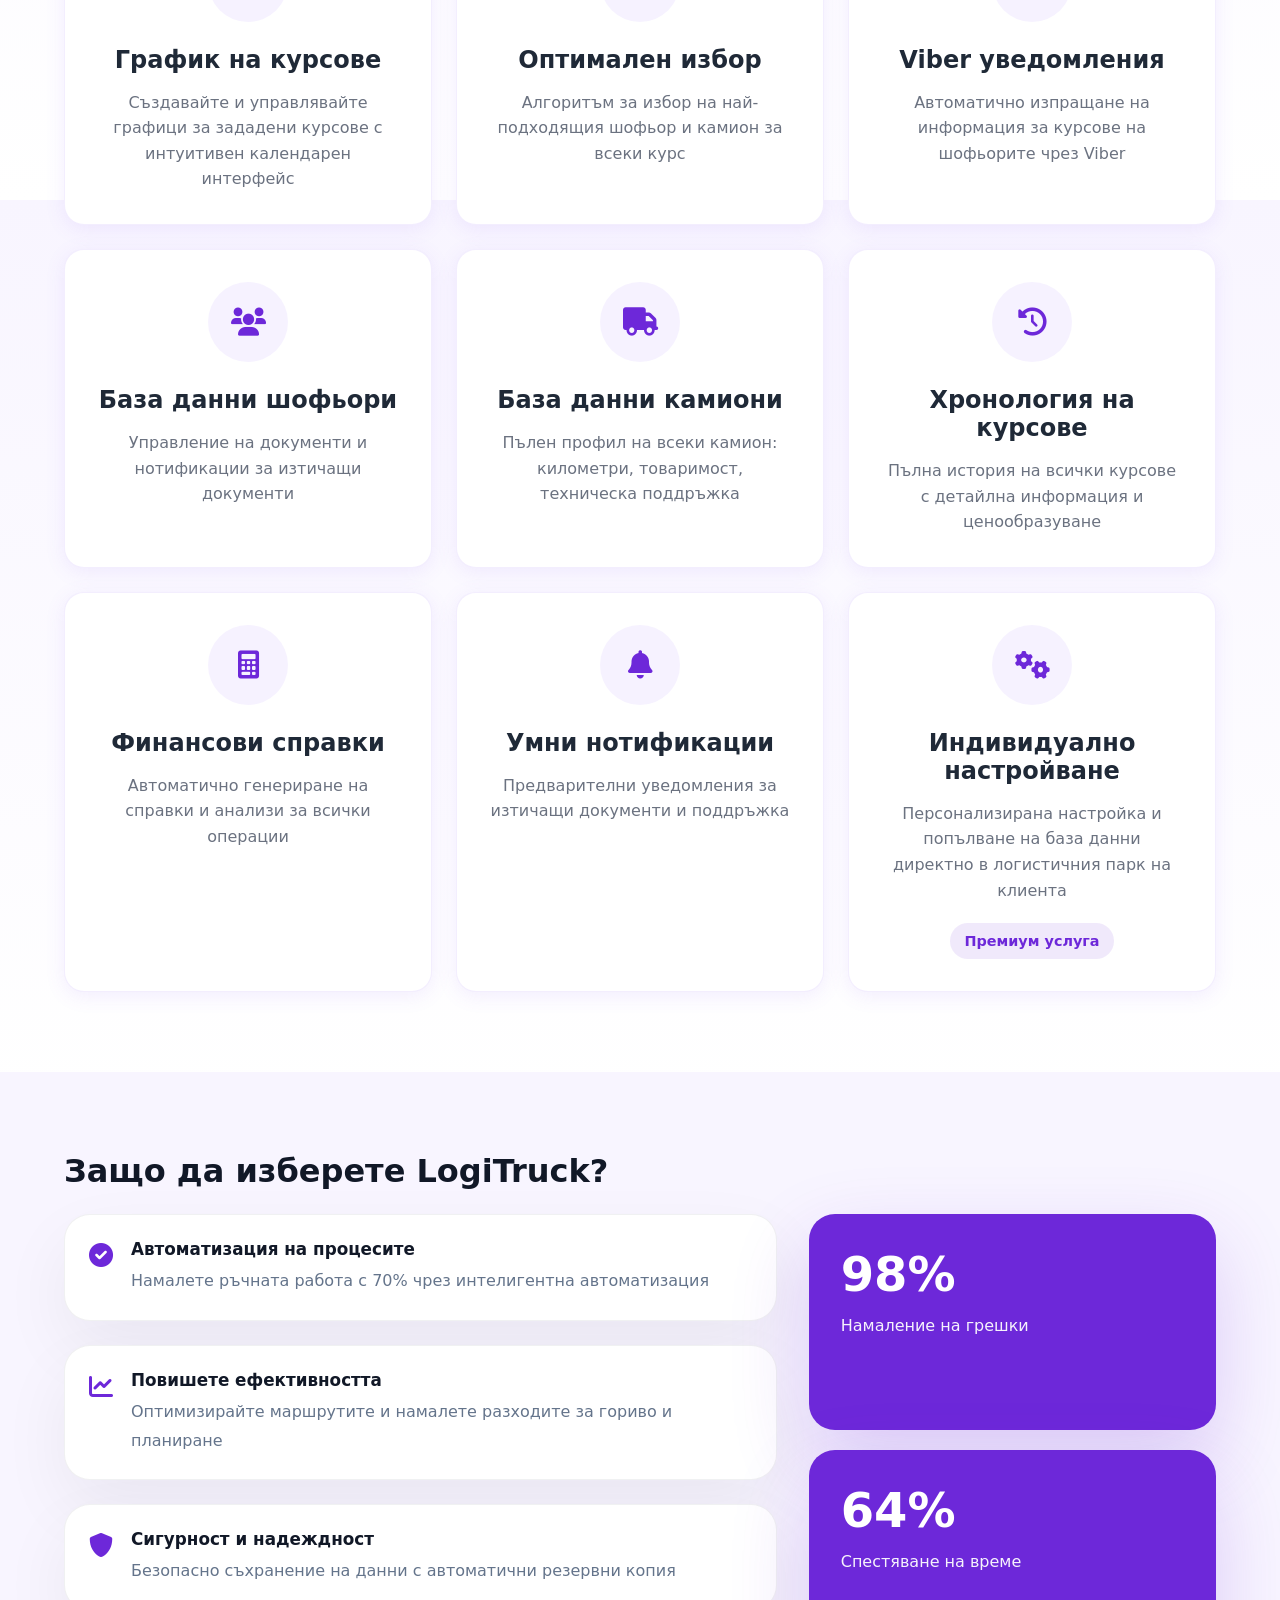
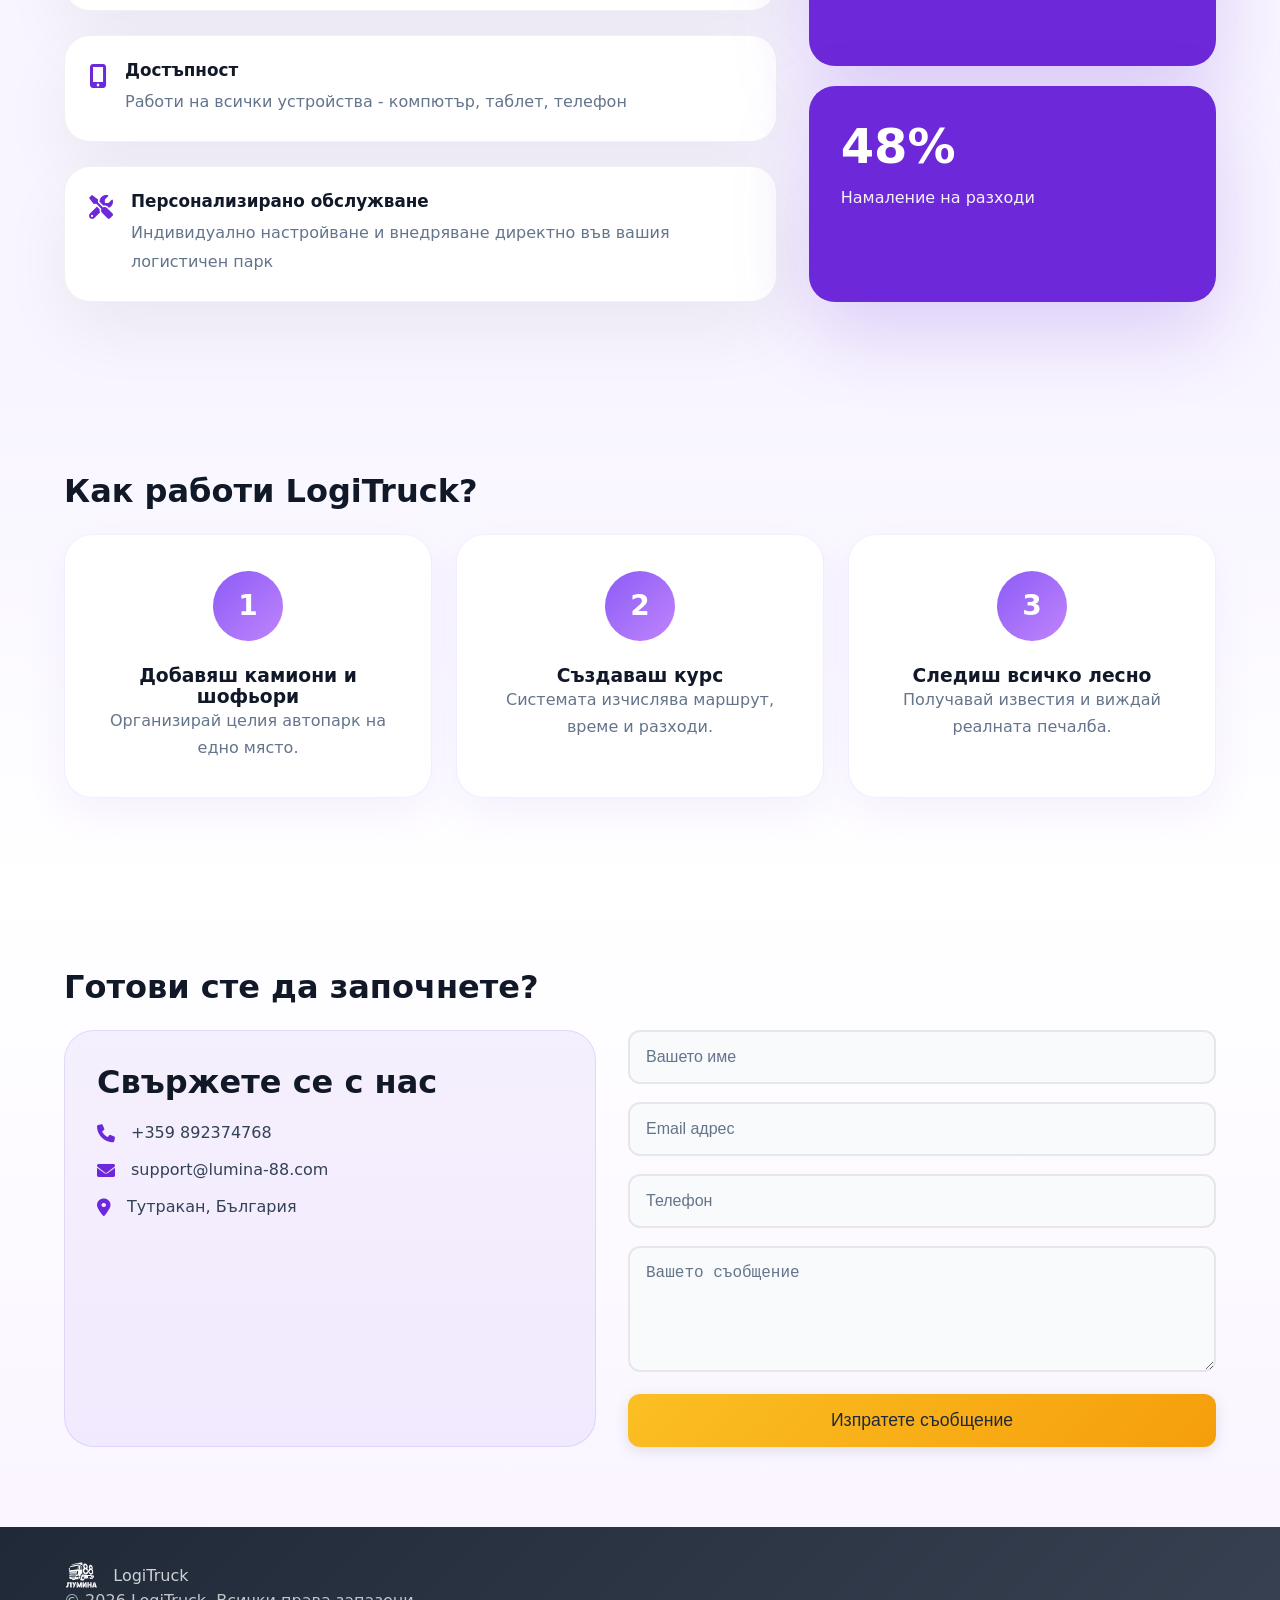
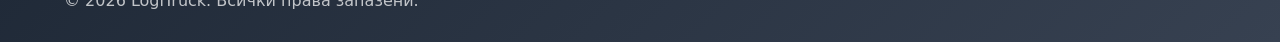
==== commit b37a95ee: "Fix HTML encoding issues in index.html" ====
--- a/index.html
+++ b/index.html
@@ -270,7 +270,7 @@
                     </div>
                     <div class="contact-item">
                         <i class="fas fa-envelope"></i>
-                        <span>metodiev@lumina-88.com</span>
+                        <span>support@lumina-88.com</span>
                     </div>
                     <div class="contact-item">
                         <i class="fas fa-map-marker-alt"></i>
